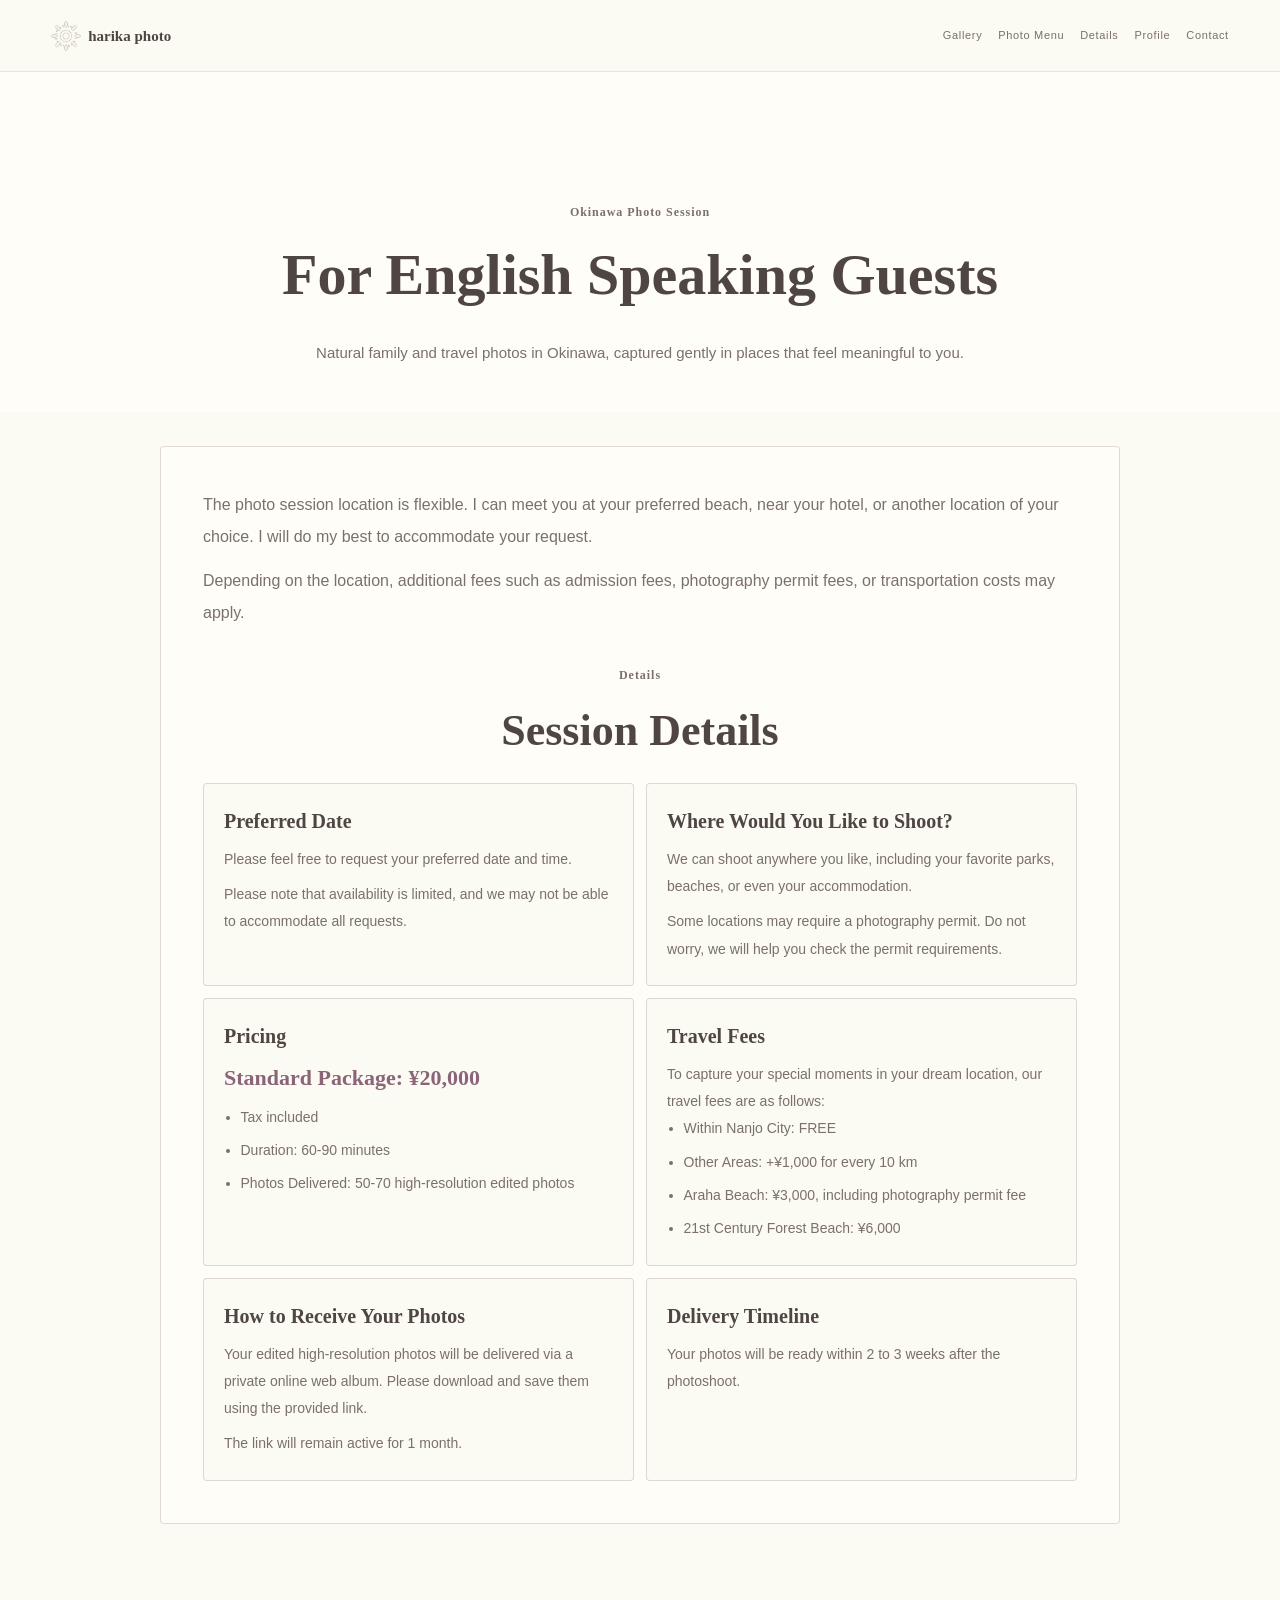
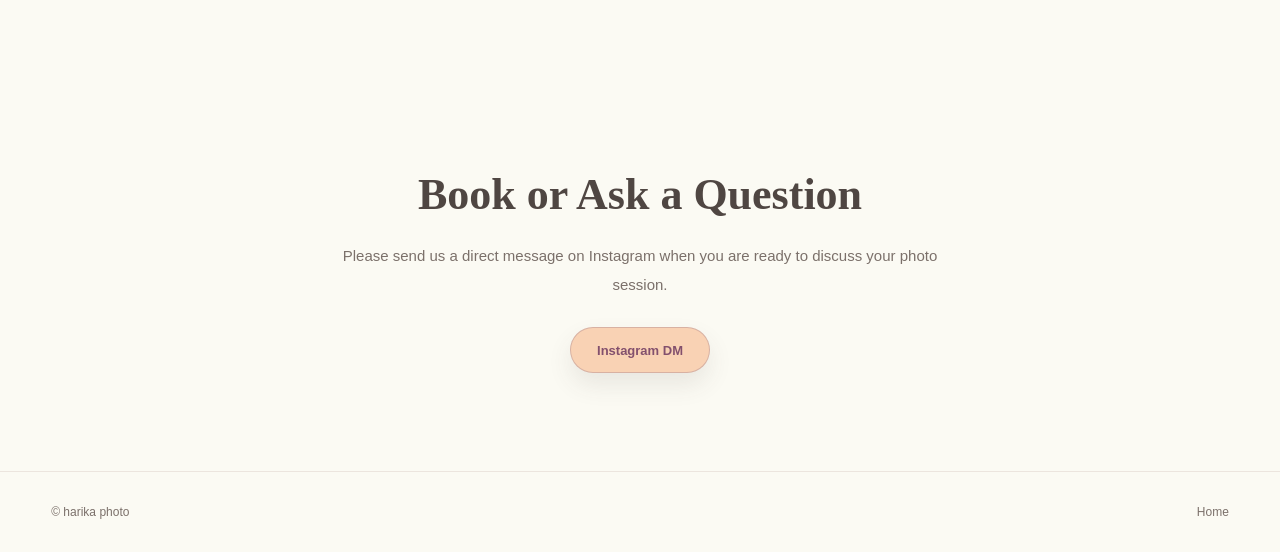
==== english.html @ df9d95ca "Move mobile English entry below actions" ====
<!DOCTYPE html>
<html lang="en">
  <head>
    <meta charset="UTF-8" />
    <meta name="viewport" content="width=device-width, initial-scale=1.0" />
    <meta name="description" content="English information for harika photo guests visiting Okinawa." />
    <meta name="robots" content="noindex, nofollow, noarchive" />
    <title>For English Speaking Guests | harika photo</title>
    <link rel="stylesheet" href="assets/css/style.css?v=english-entry-mobile-20260723" />
  </head>
  <body>
    <header class="site-header">
      <a class="brand" href="index.html" aria-label="Back to home"><img class="brand-logo" src="assets/images/harika-photo-mark-centered.png" alt="" /><span>harika photo</span></a>
      <button class="nav-toggle" type="button" aria-expanded="false" aria-controls="site-nav"><span></span><span></span></button>
      <nav class="site-nav" id="site-nav">
        <a href="index.html#gallery">Gallery</a><a href="index.html#service">Photo Menu</a><a href="menu.html">Details</a><a href="index.html#profile">Profile</a><a href="index.html#contact">Contact</a>
      </nav>
    </header>
    <main>
      <section class="page-hero english-hero">
        <p class="eyebrow">Okinawa Photo Session</p>
        <h1>For English Speaking Guests</h1>
        <p>Natural family and travel photos in Okinawa, captured gently in places that feel meaningful to you.</p>
      </section>
      <section class="section english-page" aria-label="English photo session information">
        <div class="english-panel">
          <div class="english-lead">
            <p>The photo session location is flexible. I can meet you at your preferred beach, near your hotel, or another location of your choice. I will do my best to accommodate your request.</p>
            <p>Depending on the location, additional fees such as admission fees, photography permit fees, or transportation costs may apply.</p>
          </div>
          <div class="section-heading narrow english-heading">
            <p class="eyebrow">Details</p>
            <h2>Session Details</h2>
          </div>
          <div class="english-detail-grid">
            <article class="english-detail-card">
              <h3>Preferred Date</h3>
              <p>Please feel free to request your preferred date and time.</p>
              <p class="english-note">Please note that availability is limited, and we may not be able to accommodate all requests.</p>
            </article>
            <article class="english-detail-card">
              <h3>Where Would You Like to Shoot?</h3>
              <p>We can shoot anywhere you like, including your favorite parks, beaches, or even your accommodation.</p>
              <p class="english-note">Some locations may require a photography permit. Do not worry, we will help you check the permit requirements.</p>
            </article>
            <article class="english-detail-card english-pricing-card">
              <h3>Pricing</h3>
              <p class="english-price">Standard Package: ¥20,000</p>
              <ul>
                <li>Tax included</li>
                <li>Duration: 60-90 minutes</li>
                <li>Photos Delivered: 50-70 high-resolution edited photos</li>
              </ul>
            </article>
            <article class="english-detail-card">
              <h3>Travel Fees</h3>
              <p>To capture your special moments in your dream location, our travel fees are as follows:</p>
              <ul>
                <li>Within Nanjo City: FREE</li>
                <li>Other Areas: +¥1,000 for every 10 km</li>
                <li>Araha Beach: ¥3,000, including photography permit fee</li>
                <li>21st Century Forest Beach: ¥6,000</li>
              </ul>
            </article>
            <article class="english-detail-card">
              <h3>How to Receive Your Photos</h3>
              <p>Your edited high-resolution photos will be delivered via a private online web album. Please download and save them using the provided link.</p>
              <p class="english-note">The link will remain active for 1 month.</p>
            </article>
            <article class="english-detail-card">
              <h3>Delivery Timeline</h3>
              <p>Your photos will be ready within 2 to 3 weeks after the photoshoot.</p>
            </article>
          </div>
        </div>
      </section>
      <section class="contact compact english-contact">
        <h2>Book or Ask a Question</h2>
        <p>Please send us a direct message on Instagram when you are ready to discuss your photo session.</p>
        <div class="contact-actions english-contact-actions"><a class="button instagram-button" href="#" aria-disabled="true">Instagram DM</a></div>
      </section>
    </main>
    <footer class="site-footer"><p>&copy; harika photo</p><a href="index.html">Home</a></footer>
    <script src="assets/js/main.js?v=menu-tabs-20260723"></script>
  </body>
</html>
---- assets/css/style.css ----
:root {
  --cream: #fbfaf3;
  --paper: #fffdf8;
  --ink: #4f4642;
  --muted: #7b706a;
  --plum: #8b6478;
  --sage: #a8b89a;
  --honey: #f6e9a8;
  --line: #cdbeb6;
  --soft-line: rgba(205, 190, 182, 0.55);
  --shadow: 0 18px 48px rgba(79, 70, 66, 0.08);
  --radius: 4px;
  --sans: "Helvetica Neue", Arial, "Hiragino Sans", "Yu Gothic", sans-serif;
  --serif: "Yu Mincho", "Hiragino Mincho ProN", "YuMincho", "Times New Roman", serif;
}

* {
  box-sizing: border-box;
}

html {
  scroll-behavior: smooth;
}

body {
  margin: 0;
  overflow-x: hidden;
  color: var(--ink);
  background: var(--cream);
  font-family: var(--sans);
  font-size: 15px;
  line-height: 2;
}

a {
  color: inherit;
  text-decoration: none;
}

img {
  display: block;
  max-width: 100%;
}

.site-header {
  position: sticky;
  top: 0;
  z-index: 20;
  display: flex;
  align-items: center;
  justify-content: space-between;
  gap: 20px;
  min-height: 72px;
  padding: 16px clamp(18px, 4vw, 54px);
  background: rgba(251, 250, 243, 0.94);
  border-bottom: 1px solid rgba(205, 190, 182, 0.35);
  backdrop-filter: blur(16px);
}

.brand {
  display: inline-flex;
  align-items: center;
  gap: 7px;
  color: var(--ink);
  font-family: var(--serif);
  font-size: 15px;
  font-weight: 600;
}

.brand-logo {
  width: 30px;
  height: 30px;
  object-fit: contain;
  display: block;
  flex: 0 0 auto;
}

.site-nav {
  display: flex;
  align-items: center;
  gap: clamp(10px, 1.25vw, 18px);
  color: var(--muted);
  font-size: 11px;
  line-height: 1.4;
  letter-spacing: 0.06em;
}

.nav-cta {
  padding: 0;
  color: inherit;
  background: transparent;
  border: 0;
  border-radius: 0;
}

.nav-toggle {
  display: none;
  width: 42px;
  height: 42px;
  border: 0;
  background: transparent;
}

.nav-toggle span {
  display: block;
  width: 18px;
  height: 1px;
  margin: 6px auto;
  background: var(--ink);
}

.hero,
.section,
.page-hero {
  max-width: 1180px;
  margin: 0 auto;
}

.hero {
  display: grid;
  grid-template-columns: 1fr;
  gap: clamp(28px, 4vw, 48px);
  min-height: auto;
  padding: clamp(42px, 6vw, 76px) clamp(20px, 5vw, 70px) clamp(58px, 8vw, 92px);
}

.hero-copy {
  width: min(100%, 760px);
  max-width: 760px;
  margin-right: auto;
  margin-left: auto;
  text-align: center;
}

.eyebrow {
  margin: 0 0 14px;
  color: var(--plum);
  font-family: var(--serif);
  font-size: 12px;
  font-weight: 600;
  letter-spacing: 0.08em;
}

h1,
h2,
h3,
p {
  margin-top: 0;
}

h1,
h2 {
  color: var(--ink);
  font-family: var(--serif);
  font-weight: 600;
  letter-spacing: 0;
}

h1 {
  margin-bottom: 26px;
  font-size: clamp(36px, 5vw, 58px);
  line-height: 1.28;
}

h2 {
  margin-bottom: 18px;
  font-size: clamp(28px, 3.6vw, 44px);
  line-height: 1.35;
}

h3 {
  margin-bottom: 12px;
  color: var(--ink);
  font-family: var(--serif);
  font-size: 22px;
  font-weight: 600;
  line-height: 1.5;
}

p {
  margin-bottom: 0;
}

.hero-copy p {
  max-width: 560px;
  margin-right: auto;
  margin-left: auto;
  color: var(--muted);
  font-size: 15px;
  line-height: 2.15;
  overflow-wrap: anywhere;
}

.hero-actions {
  display: flex;
  flex-wrap: wrap;
  justify-content: center;
  gap: 12px;
  margin-top: 34px;
}

.button {
  display: inline-flex;
  align-items: center;
  justify-content: center;
  min-height: 46px;
  padding: 11px 26px;
  border: 1px solid var(--line);
  border-radius: 999px;
  font-size: 13px;
  font-weight: 600;
  line-height: 1.35;
}

.hero-actions .button {
  min-width: 148px;
}

.hero-language-link {
  display: inline-flex;
  align-items: center;
  justify-content: center;
  margin-top: 26px;
  padding: 8px 18px;
  color: var(--plum);
  font-size: 15px;
  font-weight: 600;
  line-height: 1.6;
  background: rgba(246, 233, 168, 0.44);
  border: 1px solid rgba(205, 190, 182, 0.72);
  border-radius: 999px;
  box-shadow: 0 12px 24px rgba(79, 70, 66, 0.06);
}

.button.primary {
  color: var(--ink);
  background: var(--honey);
}

.button.secondary {
  color: var(--muted);
  background: var(--paper);
}

.button.line-button,
.button.instagram-button,
.button.menu-detail-button {
  box-shadow: 0 12px 24px rgba(79, 70, 66, 0.1);
}

.button.line-button {
  color: #2f6849;
  background: #bfe8c9;
  border-color: rgba(83, 143, 98, 0.48);
}

.button.instagram-button {
  color: #83506d;
  background: #f9d2b4;
  border-color: rgba(139, 100, 120, 0.3);
}

.button.menu-detail-button {
  color: var(--ink);
  background: var(--honey);
  border-color: var(--line);
}

.hero-visual {
  position: relative;
  min-height: 0;
  order: -1;
}

.photo-frame,
.soft-image,
.gallery-item,
.mini-gallery span {
  display: flex;
  align-items: center;
  justify-content: center;
  overflow: hidden;
  color: rgba(79, 70, 66, 0.48);
  font-family: var(--serif);
  font-size: 13px;
  background:
    linear-gradient(135deg, rgba(246, 233, 168, 0.3), rgba(168, 184, 154, 0.28)),
    repeating-linear-gradient(45deg, rgba(255, 253, 248, 0.75) 0 12px, rgba(139, 100, 120, 0.055) 12px 24px);
  border: 1px solid var(--line);
  border-radius: var(--radius);
}

.main-photo {
  position: relative;
  width: 100%;
  height: auto;
  aspect-ratio: 3 / 2;
  background: var(--paper);
  box-shadow: var(--shadow);
}

.hero-photo {
  width: 100%;
  height: 100%;
  object-fit: cover;
  object-position: center;
  display: block;
}

.hero-welcome {
  display: none;
}

@media (min-width: 901px) {
  .hero-photo {
    animation: heroPhotoReveal 4s ease-out both;
  }

  .hero-welcome {
    position: absolute;
    inset: 0;
    z-index: 1;
    display: flex;
    flex-direction: column;
    align-items: center;
    justify-content: center;
    gap: 12px;
    padding: 32px;
    color: var(--ink);
    text-align: center;
    pointer-events: none;
    background: rgba(255, 253, 248, 0.34);
    animation: heroWelcomeFade 4s ease-out forwards;
  }

  .hero-welcome p {
    margin: 0;
    color: var(--ink);
    font-family: var(--serif);
    font-size: clamp(28px, 3vw, 44px);
    font-weight: 600;
    line-height: 1.35;
    text-shadow: 0 1px 18px rgba(255, 253, 248, 0.84);
  }

  .hero-welcome span {
    color: var(--muted);
    font-family: var(--serif);
    font-size: clamp(13px, 1.25vw, 18px);
    font-weight: 600;
    letter-spacing: 0.08em;
    text-shadow: 0 1px 16px rgba(255, 253, 248, 0.84);
  }
}

@keyframes heroPhotoReveal {
  0%,
  55% {
    filter: brightness(1.08) saturate(0.76) contrast(0.9);
  }

  100% {
    filter: brightness(1) saturate(1);
  }
}

@keyframes heroWelcomeFade {
  0%,
  55% {
    opacity: 1;
  }

  100% {
    opacity: 0;
    visibility: hidden;
  }
}

@media (prefers-reduced-motion: reduce) {
  .hero-photo,
  .hero-welcome {
    animation: none;
  }

  .hero-welcome {
    display: none;
  }
}

.section {
  padding: clamp(70px, 9vw, 118px) clamp(20px, 5vw, 70px);
}

.section-heading {
  display: grid;
  grid-template-columns: minmax(0, 0.8fr) minmax(260px, 0.52fr);
  gap: 34px;
  align-items: end;
  margin-bottom: 38px;
}

.section-heading p,
.gallery-preview > div > p {
  color: var(--muted);
}

.section-heading.narrow {
  display: block;
  max-width: 680px;
  margin-right: auto;
  margin-left: auto;
  text-align: center;
}

#service .section-heading,
.gallery-copy,
.news > div {
  margin-right: auto;
  margin-left: auto;
  text-align: center;
}

#service .section-heading p,
.section-heading.narrow p,
.gallery-copy > p {
  max-width: 620px;
  margin-right: auto;
  margin-left: auto;
}

.card-grid,
.price-list,
.voice-grid {
  display: grid;
  grid-template-columns: repeat(3, minmax(0, 1fr));
  gap: 16px;
}

.service-card,
.price-list article,
.voice-card {
  min-height: 204px;
  padding: 28px 26px;
  background: var(--cream);
  border: 1px solid var(--soft-line);
  border-radius: var(--radius);
}

.service-card p,
.price-list p,
.flow-list p,
.voice-card p {
  color: var(--muted);
  font-size: 14px;
  line-height: 2;
}

.service-grid {
  grid-template-columns: repeat(4, minmax(0, 1fr));
  max-width: 1120px;
  margin-right: auto;
  margin-left: auto;
}

.service-carousel {
  position: relative;
}

.carousel-button {
  display: none;
}

.service-card {
  min-height: 360px;
}

.service-photo-placeholder {
  display: flex;
  align-items: center;
  justify-content: center;
  aspect-ratio: 16 / 10;
  width: 100%;
  margin-bottom: 22px;
  color: rgba(79, 70, 66, 0.38);
  font-family: var(--serif);
  font-size: 12px;
  font-weight: 600;
  letter-spacing: 0.12em;
  background:
    linear-gradient(135deg, rgba(246, 233, 168, 0.34), rgba(168, 184, 154, 0.26)),
    repeating-linear-gradient(45deg, rgba(255, 253, 248, 0.75) 0 12px, rgba(139, 100, 120, 0.055) 12px 24px);
  border: 1px solid var(--soft-line);
  border-radius: var(--radius);
}

.service-label {
  margin-bottom: 8px;
  color: var(--plum);
  font-family: var(--serif);
  font-size: 13px;
  letter-spacing: 0.08em;
}

.service-card-price {
  margin-bottom: 10px;
  color: var(--ink);
  font-family: var(--serif);
  font-size: 20px;
  font-weight: 600;
  line-height: 1.5;
}

.tag-list {
  display: flex;
  flex-wrap: wrap;
  gap: 8px;
  padding: 0;
  margin: 24px 0 0;
  list-style: none;
}

.tag-list li {
  padding: 6px 11px;
  color: var(--muted);
  font-size: 12px;
  line-height: 1.5;
  background: rgba(251, 250, 243, 0.72);
  border: 1px solid var(--soft-line);
  border-radius: 999px;
}

.service-note {
  max-width: 720px;
  margin: 20px auto 0;
  color: var(--muted);
  font-size: 13px;
  text-align: center;
}

.section-action {
  display: flex;
  justify-content: center;
  margin-top: 24px;
}

.service-price {
  max-width: 1040px;
  margin: clamp(46px, 6vw, 72px) auto 0;
  text-align: center;
}

.service-price > h3 {
  margin-bottom: 8px;
  font-size: 22px;
}

.service-price > p {
  max-width: 620px;
  margin-right: auto;
  margin-left: auto;
  color: var(--muted);
}

.service-price .price-list {
  margin-top: 28px;
}

#service {
  max-width: none;
  background: var(--paper);
}

.split {
  display: grid;
  grid-template-columns: minmax(280px, 0.78fr) minmax(0, 1fr);
  gap: clamp(34px, 6vw, 76px);
  align-items: center;
  max-width: none;
  background: var(--paper);
}

.profile-section {
  max-width: none;
  background: var(--cream);
}

.profile-section .section-heading {
  margin-bottom: 44px;
}

.profile-body {
  display: grid;
  grid-template-columns: minmax(280px, 0.78fr) minmax(0, 1fr);
  gap: clamp(34px, 6vw, 76px);
  align-items: center;
  max-width: 1040px;
  margin-right: auto;
  margin-left: auto;
}

.profile-body .soft-image {
  justify-self: end;
  width: min(100%, 500px);
}

.profile-copy {
  max-width: 560px;
}

.profile-name {
  margin-bottom: 12px;
  color: var(--ink);
  font-family: var(--serif);
  font-size: 24px;
  font-weight: 600;
  line-height: 1.5;
}

.profile-copy > p {
  color: var(--muted);
  overflow-wrap: anywhere;
}

.split > * {
  max-width: 560px;
}

.split .soft-image {
  justify-self: end;
  width: min(100%, 500px);
}

.soft-image {
  min-height: 500px;
  box-shadow: var(--shadow);
}

.profile-photo {
  position: relative;
  aspect-ratio: 3 / 2;
  min-height: 0;
  align-items: stretch;
  justify-content: stretch;
  background: var(--paper);
}

.profile-photo img {
  position: absolute;
  inset: 0;
  width: 100%;
  height: 100%;
  object-fit: cover;
  object-position: center 58%;
  display: block;
}

.profile-list {
  display: grid;
  gap: 14px;
  margin: 30px 0 0;
}

.profile-list div {
  padding-top: 14px;
  border-top: 1px solid var(--soft-line);
}

.profile-list dt {
  color: var(--ink);
  font-family: var(--serif);
  font-weight: 600;
}

.profile-list dd {
  margin: 0;
  color: var(--muted);
  font-size: 14px;
}

.gallery-preview {
  display: grid;
  grid-template-columns: 1fr;
  gap: 34px;
  align-items: start;
  max-width: none;
  background: var(--cream);
  border-top: 1px solid var(--soft-line);
}

.text-link {
  display: inline-flex;
  margin-top: 20px;
  color: var(--plum);
  font-size: 13px;
  font-weight: 600;
  border-bottom: 1px solid var(--plum);
}

.mini-gallery {
  display: grid;
  grid-template-columns: repeat(4, 1fr);
  grid-auto-rows: 380px;
  gap: 10px;
  width: 100%;
  max-width: 1040px;
  min-height: 380px;
  margin-right: auto;
  margin-left: auto;
}

.mini-gallery span:nth-child(1),
.mini-gallery span:nth-child(3) {
  margin-top: 0;
}

.price-list article {
  min-height: 230px;
}

.price-list .featured {
  background: rgba(246, 233, 168, 0.5);
  border-color: var(--line);
}

.price {
  color: var(--ink);
  font-family: var(--serif);
  font-size: 30px;
  font-weight: 600;
}

.flow {
  max-width: none;
  background: var(--paper);
}

.flow .section-heading,
.flow-list {
  margin-right: auto;
  margin-left: auto;
}

.flow .section-heading.narrow {
  max-width: 680px;
}

.flow-list {
  display: grid;
  gap: 0;
  max-width: 680px;
  padding: 0;
  list-style: none;
}

.flow-list li {
  display: grid;
  grid-template-columns: 44px minmax(140px, 160px) minmax(260px, 1fr);
  justify-content: center;
  gap: 18px;
  align-items: center;
  padding: 20px 0;
  text-align: left;
  border-top: 1px solid var(--soft-line);
}

.flow-list li:last-child {
  border-bottom: 1px solid var(--soft-line);
}

.flow-list span {
  display: inline-flex;
  align-items: center;
  justify-content: center;
  justify-self: center;
  width: 36px;
  height: 36px;
  border: 1px solid var(--line);
  border-radius: 50%;
  color: var(--plum);
  font-family: var(--serif);
  font-size: 14px;
}

.flow-list strong {
  font-family: var(--serif);
  font-weight: 600;
}

.preparation {
  max-width: none;
  background: var(--cream);
}

.preparation-grid {
  width: min(100%, 1040px);
  margin-right: auto;
  margin-left: auto;
}

.preparation-grid {
  display: grid;
  grid-template-columns: repeat(2, minmax(0, 1fr));
  gap: 16px;
}

.preparation-card {
  min-height: 300px;
  padding: 26px 24px;
  background: var(--paper);
  border: 1px solid var(--soft-line);
  border-radius: var(--radius);
}

.preparation-card-mobile {
  display: none;
}

.preparation-card h3 {
  margin-bottom: 14px;
  font-size: 22px;
}

.preparation-card h4 {
  margin: 18px 0 8px;
  color: var(--plum);
  font-size: 13px;
  font-weight: 600;
  line-height: 1.7;
}

.preparation-card p,
.preparation-card li {
  color: var(--muted);
  font-size: 14px;
  line-height: 2;
}

.preparation-card p + p {
  margin-top: 10px;
}

.preparation-card ul {
  display: grid;
  gap: 4px;
  margin: 0;
  padding-left: 1.1em;
}

.preparation-card li + li {
  margin-top: 2px;
}

.preparation-card .note {
  margin-top: 14px;
  font-size: 13px;
}

.preparation-note {
  margin-top: 16px;
}

.voice-carousel {
  position: relative;
}

.voice-grid {
  display: grid;
  grid-template-columns: repeat(2, minmax(0, 1fr));
  gap: 16px;
  max-width: 980px;
  margin-right: auto;
  margin-left: auto;
}

.voices {
  max-width: none;
  background: var(--paper);
}

.voice-card {
  margin: 0;
  display: flex;
  flex-direction: column;
  min-height: 260px;
  font-family: var(--serif);
}

.voice-card p {
  flex: 1;
}

.voice-category {
  padding-top: 14px;
  margin-top: 20px;
  color: var(--plum);
  font-family: var(--serif);
  font-size: 13px;
  font-weight: 600;
  line-height: 1.6;
  letter-spacing: 0.08em;
  border-top: 1px solid var(--soft-line);
}

.faq {
  max-width: none;
  background: var(--cream);
}

.faq details {
  width: min(100%, 600px);
  margin-right: auto;
  margin-left: auto;
  text-align: left;
}

details {
  padding: 21px 0;
  text-align: center;
  border-top: 1px solid var(--soft-line);
}

details:last-child {
  border-bottom: 1px solid var(--soft-line);
}

summary {
  cursor: pointer;
  color: var(--ink);
  font-family: var(--serif);
  font-weight: 600;
  line-height: 1.8;
}

details p {
  max-width: 620px;
  margin-top: 12px;
  color: var(--muted);
  font-size: 14px;
}

.news {
  display: grid;
  grid-template-columns: 1fr;
  gap: 28px;
  max-width: none;
  background: var(--paper);
}

.news > * {
  width: min(100%, 640px);
  max-width: 640px;
  margin-right: auto;
  margin-left: auto;
}

.news > div {
  text-align: center;
}

.news-list {
  width: min(100%, 640px);
  padding: 0;
  margin: 0 auto;
  list-style: none;
  border-top: 1px solid var(--soft-line);
}

.news-list li {
  display: grid;
  grid-template-columns: max-content minmax(0, 1fr);
  gap: 20px;
  padding: 17px 0;
  text-align: left;
  border-bottom: 1px solid var(--soft-line);
}

.news-list time {
  color: var(--plum);
  font-family: var(--serif);
}

.news-list span {
  color: var(--muted);
}

.contact {
  max-width: none;
  margin: 0 auto;
  padding: clamp(60px, 8vw, 98px) clamp(22px, 5vw, 70px);
  color: var(--ink);
  text-align: center;
  background: var(--cream);
}

.contact-panel {
  max-width: 980px;
  margin: 0 auto;
  padding: clamp(44px, 7vw, 76px) clamp(22px, 5vw, 70px);
  background: var(--paper);
  border: 1px solid var(--line);
  border-radius: var(--radius);
}

.contact-panel p {
  max-width: 660px;
  margin-right: auto;
  margin-left: auto;
  color: var(--muted);
  overflow-wrap: anywhere;
}

.contact-actions {
  display: flex;
  flex-wrap: wrap;
  justify-content: center;
  gap: 12px;
  margin-top: 34px;
}

.contact.compact {
  margin-top: 28px;
}

.site-footer {
  display: flex;
  justify-content: space-between;
  gap: 20px;
  padding: 28px clamp(18px, 4vw, 54px);
  color: var(--muted);
  font-size: 12px;
  border-top: 1px solid rgba(205, 190, 182, 0.35);
}

.site-footer p {
  margin: 0;
}

.page-hero {
  padding: clamp(70px, 10vw, 130px) clamp(20px, 5vw, 70px) 44px;
}

.page-hero h1 {
  max-width: 880px;
}

.page-hero p {
  max-width: 680px;
  color: var(--muted);
}

.gallery-page {
  display: grid;
  grid-template-columns: repeat(4, minmax(0, 1fr));
  grid-auto-rows: 190px;
  gap: 12px;
  padding-top: 20px;
}

.gallery-item.large {
  grid-column: span 2;
  grid-row: span 2;
}

.gallery-item.tall {
  grid-row: span 2;
}

.gallery-item.wide {
  grid-column: span 2;
}

.menu-page-hero {
  max-width: none;
  background: var(--paper);
}

@media (min-width: 901px) {
  .menu-page-hero {
    text-align: center;
  }

  .menu-page-hero h1,
  .menu-page-hero p {
    margin-right: auto;
    margin-left: auto;
  }
}

.menu-detail-page {
  display: grid;
  gap: 28px;
  max-width: none;
  padding-top: 0;
  background: var(--cream);
}

.menu-tab-wrap {
  position: sticky;
  top: 72px;
  z-index: 10;
  display: flex;
  justify-content: center;
  gap: 10px;
  width: 100vw;
  margin-right: calc(50% - 50vw);
  margin-left: calc(50% - 50vw);
  padding: 14px clamp(20px, 5vw, 70px);
  overflow-x: auto;
  background: rgba(251, 250, 243, 0.94);
  border-top: 1px solid var(--soft-line);
  border-bottom: 1px solid var(--soft-line);
  backdrop-filter: blur(16px);
  scrollbar-width: none;
  -webkit-overflow-scrolling: touch;
}

.menu-tab-wrap::-webkit-scrollbar {
  display: none;
}

.menu-tab {
  flex: 0 0 auto;
  min-height: 42px;
  padding: 9px 22px;
  color: var(--muted);
  background: var(--paper);
  border: 1px solid var(--soft-line);
  border-radius: 999px;
  font-family: var(--serif);
  font-size: 14px;
  font-weight: 600;
  line-height: 1.4;
}

.menu-tab.is-active {
  color: var(--ink);
  background: var(--honey);
  border-color: var(--line);
  box-shadow: 0 12px 24px rgba(79, 70, 66, 0.08);
}

.menu-panel-stack {
  width: min(100%, 1040px);
  margin: 0 auto;
}

.menu-panel {
  display: grid;
  gap: 28px;
  min-width: 0;
}

.menu-panel[hidden] {
  display: none;
}

.menu-detail-intro {
  display: grid;
  grid-template-columns: minmax(220px, 0.42fr) minmax(0, 1fr);
  gap: clamp(24px, 4vw, 48px);
  align-items: start;
  min-width: 0;
  padding: 28px;
  background: var(--paper);
  border: 1px solid var(--soft-line);
  border-radius: var(--radius);
}

.menu-detail-photo {
  display: flex;
  align-items: center;
  justify-content: center;
  aspect-ratio: 16 / 11;
  color: rgba(79, 70, 66, 0.38);
  font-family: var(--serif);
  font-size: 12px;
  font-weight: 600;
  letter-spacing: 0.12em;
  background:
    linear-gradient(135deg, rgba(246, 233, 168, 0.34), rgba(168, 184, 154, 0.26)),
    repeating-linear-gradient(45deg, rgba(255, 253, 248, 0.75) 0 12px, rgba(139, 100, 120, 0.055) 12px 24px);
  border: 1px solid var(--soft-line);
  border-radius: var(--radius);
}

.menu-detail-copy > p:not(.service-label, .service-card-price) {
  max-width: 640px;
  color: var(--muted);
  overflow-wrap: anywhere;
}

.menu-detail-list {
  display: grid;
  gap: 0;
  max-width: 720px;
  margin: 26px 0 0;
}

.menu-detail-list div {
  display: grid;
  grid-template-columns: minmax(96px, 0.18fr) minmax(0, 1fr);
  gap: 18px;
  padding: 15px 0;
  border-top: 1px solid var(--soft-line);
}

.menu-detail-list div:last-child {
  border-bottom: 1px solid var(--soft-line);
}

.menu-detail-list dt {
  color: var(--ink);
  font-family: var(--serif);
  font-weight: 600;
  line-height: 1.8;
}

.menu-detail-list dd {
  margin: 0;
  color: var(--muted);
  font-size: 14px;
  line-height: 2;
  overflow-wrap: anywhere;
}

.menu-info-grid,
.menu-plan-grid,
.menu-option-list {
  display: grid;
  grid-template-columns: repeat(3, minmax(0, 1fr));
  gap: 12px;
}

.menu-info-grid {
  grid-template-columns: repeat(5, minmax(0, 1fr));
}

.menu-info-grid.compact {
  grid-template-columns: repeat(2, minmax(0, 1fr));
}

.menu-detail-section {
  padding: 28px;
  background: var(--paper);
  border: 1px solid var(--soft-line);
  border-radius: var(--radius);
}

.menu-detail-section > h2 {
  margin-bottom: 22px;
}

.menu-option-card,
.menu-plan-card {
  min-width: 0;
  padding: 20px 18px;
  background: var(--cream);
  border: 1px solid var(--soft-line);
  border-radius: var(--radius);
}

.menu-option-card h3 {
  font-size: 18px;
}

.menu-option-card p {
  color: var(--muted);
  font-size: 14px;
  line-height: 2;
  overflow-wrap: anywhere;
}

.menu-plan-card h3 {
  min-height: 54px;
  font-size: 19px;
}

.menu-plan-price {
  margin-bottom: 10px;
  color: var(--plum);
  font-family: var(--serif);
  font-size: 22px;
  font-weight: 600;
  line-height: 1.5;
}

.menu-plan-card ul {
  display: grid;
  gap: 6px;
  margin: 0;
  padding-left: 1.1em;
}

.menu-plan-card li {
  color: var(--muted);
  font-size: 14px;
  line-height: 1.9;
  overflow-wrap: anywhere;
}

.menu-plan-note {
  margin-top: 20px;
  color: var(--muted);
  font-size: 14px;
  line-height: 2;
}

.menu-note {
  margin-top: 18px;
  color: var(--muted);
  font-size: 14px;
  line-height: 2;
}

.menu-contact .contact-actions {
  margin-top: 28px;
}

.english-hero {
  max-width: none;
  text-align: center;
  background: var(--paper);
}

.english-hero h1,
.english-hero p {
  margin-right: auto;
  margin-left: auto;
  overflow-wrap: anywhere;
}

.english-page {
  max-width: none;
  padding-top: 34px;
  background: var(--cream);
}

.english-panel {
  width: min(100%, 960px);
  margin: 0 auto;
  padding: clamp(26px, 4vw, 42px);
  background: var(--paper);
  border: 1px solid var(--soft-line);
  border-radius: var(--radius);
}

.english-lead {
  display: grid;
  gap: 12px;
  margin-bottom: 34px;
}

.english-lead p {
  color: var(--muted);
  font-size: 16px;
  line-height: 2;
  overflow-wrap: anywhere;
}

.english-heading {
  margin-bottom: 22px;
  text-align: center;
}

.english-detail-grid {
  display: grid;
  grid-template-columns: repeat(2, minmax(0, 1fr));
  gap: 12px;
}

.english-detail-card {
  min-width: 0;
  padding: 22px 20px;
  background: var(--cream);
  border: 1px solid var(--soft-line);
  border-radius: var(--radius);
}

.english-detail-card h3 {
  margin-bottom: 10px;
  font-size: 20px;
  overflow-wrap: anywhere;
}

.english-detail-card p,
.english-detail-card li {
  color: var(--muted);
  font-size: 14px;
  line-height: 1.95;
  overflow-wrap: anywhere;
}

.english-detail-card ul {
  display: grid;
  gap: 6px;
  margin: 0;
  padding-left: 1.1em;
}

.english-price {
  margin-bottom: 10px;
  color: var(--plum) !important;
  font-family: var(--serif);
  font-size: 22px !important;
  font-weight: 600;
  line-height: 1.5 !important;
}

.english-note {
  margin-top: 8px;
}

.english-contact p {
  max-width: 620px;
  margin: 12px auto 0;
  color: var(--muted);
  line-height: 1.9;
}

.english-contact .contact-actions {
  margin-top: 28px;
}

.english-contact-actions {
  width: min(100%, 280px);
  margin-right: auto;
  margin-left: auto;
}

@media (max-width: 900px) {
  body {
    font-size: 14px;
  }

  .nav-toggle {
    display: block;
  }

  .site-nav {
    position: absolute;
    top: 100%;
    right: 18px;
    left: 18px;
    display: none;
    flex-direction: column;
    align-items: stretch;
    gap: 0;
    padding: 10px 18px;
    background: var(--paper);
    border: 1px solid var(--line);
    border-radius: var(--radius);
    box-shadow: var(--shadow);
  }

  .site-nav a {
    padding: 12px 0;
    border-bottom: 1px solid var(--soft-line);
  }

  .site-nav a:last-child {
    border-bottom: 0;
  }

  .site-nav .nav-cta {
    align-self: stretch;
    margin-top: 8px;
    padding: 12px 16px;
    text-align: center;
    background: var(--honey);
    border: 1px solid var(--line);
    border-bottom: 1px solid var(--line);
  }

  .site-nav.is-open {
    display: flex;
  }

  .section-heading,
  .split,
  .profile-body,
  .gallery-preview,
  .news {
    grid-template-columns: 1fr;
  }

  .hero {
    padding-top: 34px;
  }

  .hero-visual {
    min-height: 0;
  }

  .main-photo {
    width: 100%;
    aspect-ratio: 3 / 2;
  }

  .hero-photo {
    object-position: center;
  }

  .split > *,
  .profile-copy,
  .split .soft-image,
  .profile-body .soft-image,
  .news > * {
    max-width: none;
  }

  .split .soft-image,
  .profile-body .soft-image {
    justify-self: stretch;
  }

  .service-grid {
    --service-card-width: min(420px, 80vw);
    display: flex;
    grid-column: 1 / -1;
    width: 100%;
    max-width: none;
    margin-right: 0;
    margin-left: 0;
    padding: 0 calc((100vw - var(--service-card-width)) / 2) 10px;
    overflow-x: auto;
    overscroll-behavior-inline: contain;
    scroll-snap-type: inline mandatory;
    scroll-padding-inline: calc((100vw - var(--service-card-width)) / 2);
    scrollbar-width: none;
    -webkit-overflow-scrolling: touch;
  }

  .service-grid::-webkit-scrollbar,
  .voice-grid::-webkit-scrollbar {
    display: none;
  }

  .service-carousel,
  .voice-carousel {
    display: grid;
    grid-template-columns: minmax(0, 1fr) repeat(2, 38px) minmax(0, 1fr);
    justify-content: center;
    gap: 14px 12px;
    width: 100vw;
    margin-right: calc(clamp(20px, 5vw, 70px) * -1);
    margin-left: calc(clamp(20px, 5vw, 70px) * -1);
  }

  .carousel-button {
    display: inline-flex;
    grid-row: 2;
    align-items: center;
    justify-content: center;
    width: 38px;
    height: 38px;
    padding: 0;
    background: var(--honey);
    border: 1px solid var(--line);
    border-radius: 50%;
    box-shadow: 0 12px 28px rgba(79, 70, 66, 0.12);
  }

  .carousel-button-prev {
    grid-column: 2;
  }

  .carousel-button-next {
    grid-column: 3;
  }

  .carousel-button span {
    width: 10px;
    height: 10px;
    border-top: 2px solid var(--ink);
    border-right: 2px solid var(--ink);
  }

  .carousel-button-prev span {
    transform: translateX(2px) rotate(-135deg);
  }

  .carousel-button-next span {
    transform: translateX(-2px) rotate(45deg);
  }

  .carousel-button:disabled {
    pointer-events: none;
    opacity: 0.18;
  }

  .service-grid .service-card {
    flex: 0 0 var(--service-card-width);
    min-height: 240px;
    scroll-snap-align: center;
    scroll-snap-stop: always;
  }

  .voice-grid {
    --voice-card-width: min(420px, 80vw);
    display: flex;
    grid-column: 1 / -1;
    width: 100%;
    max-width: none;
    margin-right: 0;
    margin-left: 0;
    padding: 0 calc((100vw - var(--voice-card-width)) / 2) 10px;
    overflow-x: auto;
    overscroll-behavior-inline: contain;
    scroll-snap-type: inline mandatory;
    scroll-padding-inline: calc((100vw - var(--voice-card-width)) / 2);
    scrollbar-width: none;
    -webkit-overflow-scrolling: touch;
  }

  .voice-grid .voice-card {
    flex: 0 0 var(--voice-card-width);
    min-height: 330px;
    scroll-snap-align: center;
    scroll-snap-stop: always;
  }

  .card-grid,
  .price-list,
  .voice-grid:not([data-voice-carousel]) {
    grid-template-columns: 1fr;
  }

  .flow-list li {
    grid-template-columns: 1fr;
    justify-items: center;
    gap: 8px;
  }

  .flow-list p {
    grid-column: auto;
    max-width: 420px;
  }

  .gallery-page {
    grid-template-columns: repeat(2, minmax(0, 1fr));
  }

  .menu-detail-intro {
    grid-template-columns: 1fr;
  }

  .menu-tab-wrap {
    justify-content: flex-start;
  }

  .menu-info-grid,
  .menu-info-grid.compact,
  .menu-plan-grid,
  .menu-option-list {
    grid-template-columns: 1fr 1fr;
  }

  .preparation-grid {
    grid-template-columns: repeat(2, minmax(0, 1fr));
  }

}

@media (max-width: 560px) {
  .site-header {
    min-height: 66px;
    padding: 12px 16px;
  }

  .brand span:last-child {
    max-width: 205px;
    overflow: hidden;
    text-overflow: ellipsis;
    white-space: nowrap;
  }

  h1 {
    font-size: 25px;
    line-height: 1.34;
  }

  .hero .eyebrow {
    font-size: 10px;
  }

  h2 {
    font-size: 28px;
  }

  h3 {
    font-size: 21px;
  }

  .hero {
    padding-right: 24px;
    padding-left: 24px;
  }

  .hero-copy p {
    font-size: 14px;
  }

  .hero-actions,
  .button {
    width: 100%;
  }

  .hero-copy {
    text-align: center;
  }

  .hero-copy p {
    margin-left: auto;
  }

  .hero-actions,
  .contact-actions {
    max-width: 316px;
    margin-right: auto;
    margin-left: auto;
    justify-content: center;
  }

  .hero-language-link {
    margin-top: 24px;
    font-size: 14px;
  }

  #service .section-heading,
  .section-heading.narrow,
  .gallery-copy,
  .news > div,
  .service-note {
    text-align: center;
  }

  .hero-visual {
    min-height: 0;
  }

  .main-photo {
    width: 100%;
    height: auto;
    aspect-ratio: 3 / 2;
  }

  .section {
    padding: 70px 24px;
  }

  .preparation-grid {
    grid-template-columns: 1fr;
    gap: 12px;
  }

  .preparation-card {
    min-height: auto;
    padding: 24px 22px;
  }

  .preparation-card-desktop {
    display: none;
  }

  .preparation-card-mobile {
    display: block;
  }

  .preparation-card h3 {
    font-size: 21px;
  }

  .profile-name {
    margin-bottom: 8px;
    font-size: 20px;
  }

  .service-card,
  .price-list article,
  .voice-card {
    min-height: auto;
    padding: 25px 22px;
  }

  .service-grid {
    --service-card-width: min(316px, 80vw);
    grid-auto-columns: var(--service-card-width);
    padding-right: calc((100vw - var(--service-card-width)) / 2);
    padding-left: calc((100vw - var(--service-card-width)) / 2);
    scroll-padding-inline: calc((100vw - var(--service-card-width)) / 2);
  }

  .voice-grid {
    --voice-card-width: min(316px, 80vw);
    padding-right: calc((100vw - var(--voice-card-width)) / 2);
    padding-left: calc((100vw - var(--voice-card-width)) / 2);
    scroll-padding-inline: calc((100vw - var(--voice-card-width)) / 2);
  }

  .voice-card p {
    flex: 0;
  }

  .soft-image {
    min-height: 360px;
  }

  .profile-photo {
    min-height: 0;
  }

  .mini-gallery {
    grid-template-columns: repeat(2, 1fr);
    grid-auto-rows: 210px;
    min-height: 430px;
  }

  .news-list li {
    grid-template-columns: 1fr;
    gap: 4px;
    justify-items: start;
    width: min(100%, 260px);
    margin-right: auto;
    margin-left: auto;
    text-align: left;
  }

  .contact {
    margin-right: 0;
    margin-left: 0;
    padding: 60px 24px;
  }

  .faq details {
    width: min(100%, 260px);
  }

  .faq details p {
    max-width: none;
  }

  .flow-list li {
    grid-template-columns: 28px minmax(0, 1fr);
    width: min(100%, 260px);
    margin-right: auto;
    margin-left: auto;
    justify-items: start;
    align-items: center;
    column-gap: 10px;
    row-gap: 6px;
  }

  .flow-list span {
    width: 28px;
    height: 28px;
    font-size: 12px;
  }

  .flow-list strong {
    line-height: 1.6;
  }

  .flow-list p {
    grid-column: 1 / -1;
    width: 100%;
    max-width: none;
  }

  .contact-panel {
    padding: 38px 22px;
  }

  .menu-detail-page {
    padding-top: 0;
  }

  .menu-tab-wrap {
    top: 66px;
    gap: 8px;
    padding: 12px 24px;
  }

  .menu-tab {
    min-height: 38px;
    padding: 8px 16px;
    font-size: 13px;
  }

  .menu-detail-intro,
  .menu-detail-section {
    padding: 24px 22px;
  }

  .english-page {
    padding-top: 24px;
    padding-right: 22px;
    padding-left: 22px;
  }

  .english-panel {
    width: 100%;
    max-width: 100%;
    padding: 24px 20px;
  }

  .english-detail-grid {
    grid-template-columns: 1fr;
  }

  .english-detail-card {
    padding: 22px 18px;
  }

  .menu-detail-list div {
    grid-template-columns: 1fr;
    gap: 3px;
    padding: 14px 0;
  }

  .menu-info-grid,
  .menu-info-grid.compact,
  .menu-plan-grid,
  .menu-option-list {
    grid-template-columns: 1fr;
  }

  .menu-plan-card h3 {
    min-height: auto;
  }
  .gallery-page {
    grid-template-columns: 1fr;
    grid-auto-rows: 220px;
  }

  .gallery-item.large,
  .gallery-item.tall,
  .gallery-item.wide {
    grid-column: span 1;
    grid-row: span 1;
  }
}
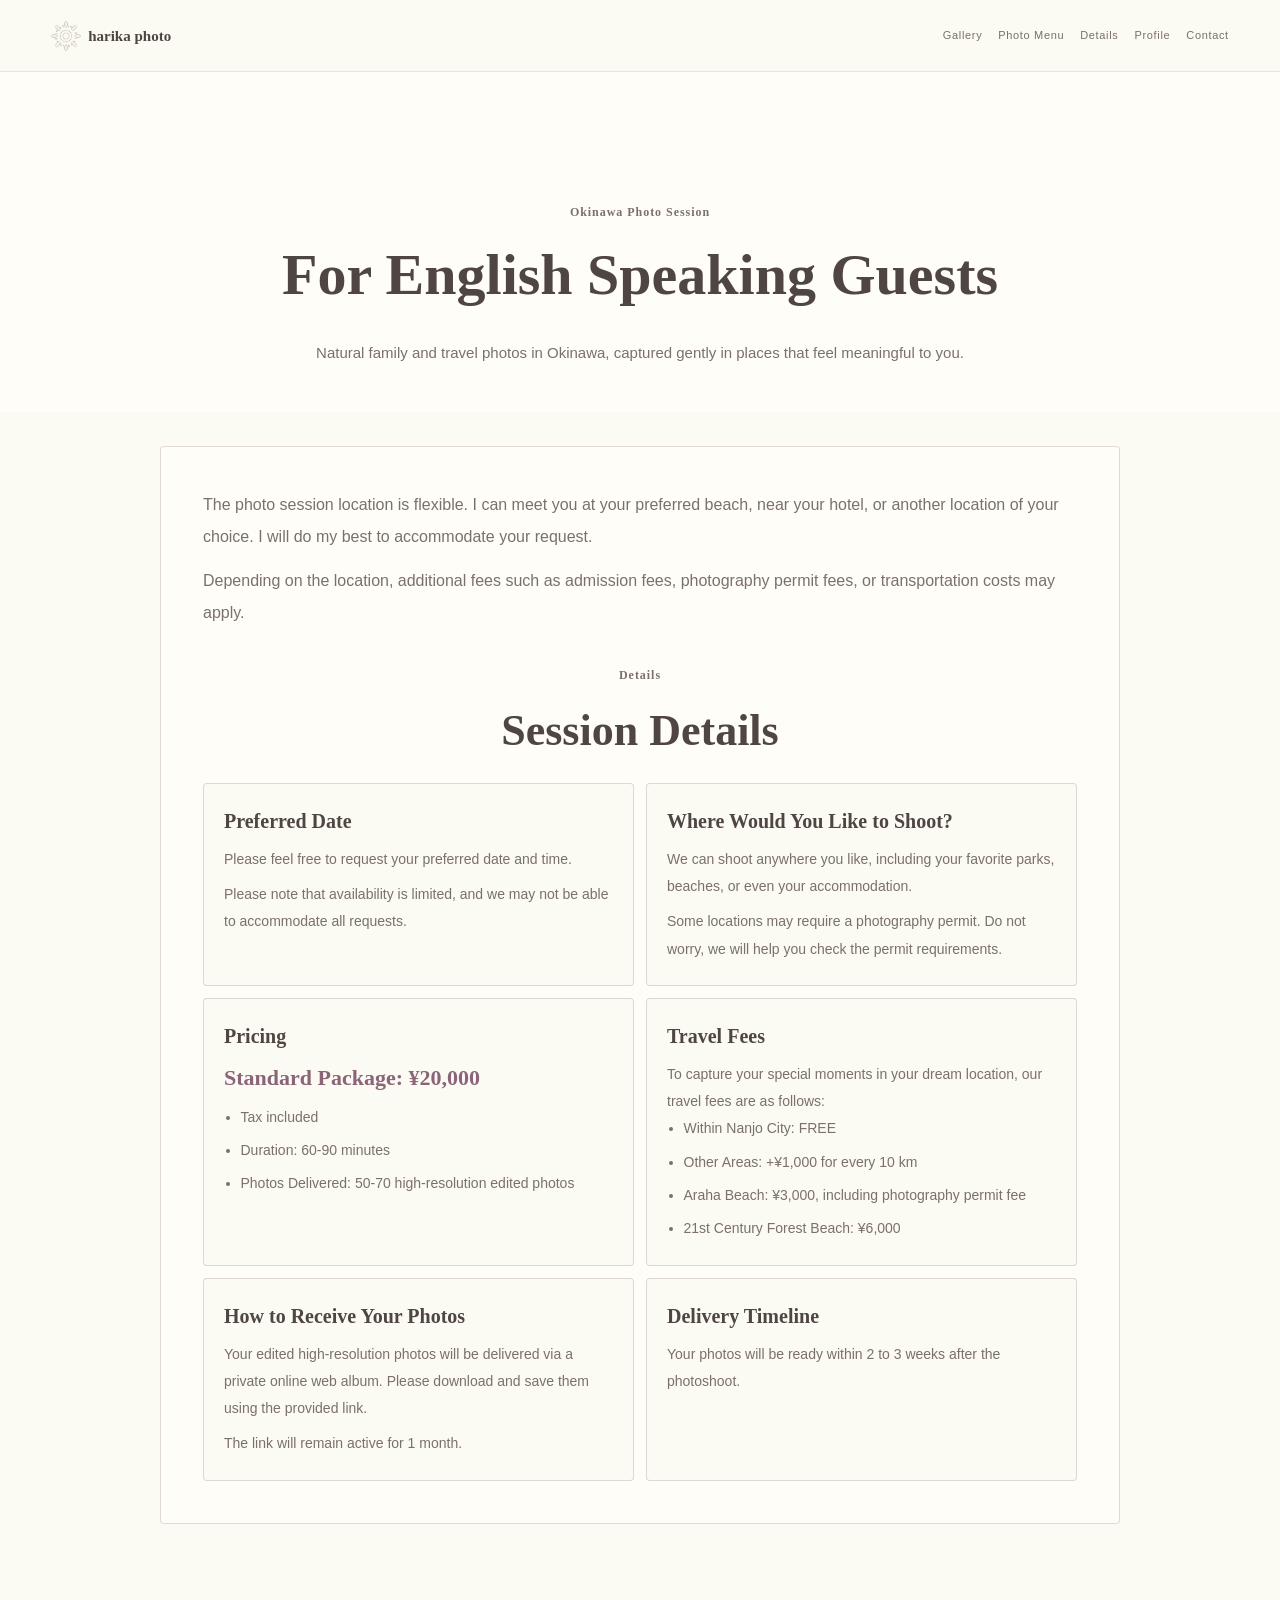
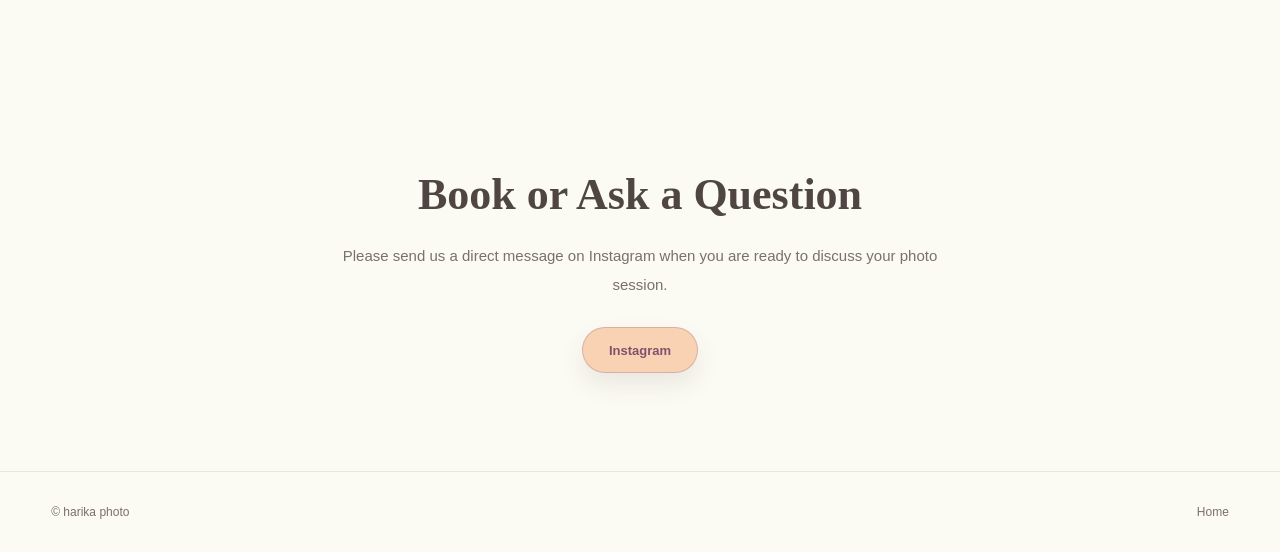
==== commit 4efdfbe7: "Refine profile and English contact label" ====
--- a/english.html
+++ b/english.html
@@ -6,7 +6,7 @@
     <meta name="description" content="English information for harika photo guests visiting Okinawa." />
     <meta name="robots" content="noindex, nofollow, noarchive" />
     <title>For English Speaking Guests | harika photo</title>
-    <link rel="stylesheet" href="assets/css/style.css?v=english-entry-mobile-20260723" />
+    <link rel="stylesheet" href="assets/css/style.css?v=profile-english-20260723" />
   </head>
   <body>
     <header class="site-header">
@@ -77,7 +77,7 @@
       <section class="contact compact english-contact">
         <h2>Book or Ask a Question</h2>
         <p>Please send us a direct message on Instagram when you are ready to discuss your photo session.</p>
-        <div class="contact-actions english-contact-actions"><a class="button instagram-button" href="#" aria-disabled="true">Instagram DM</a></div>
+        <div class="contact-actions english-contact-actions"><a class="button instagram-button" href="#" aria-disabled="true">Instagram</a></div>
       </section>
     </main>
     <footer class="site-footer"><p>&copy; harika photo</p><a href="index.html">Home</a></footer>
--- a/assets/css/style.css
+++ b/assets/css/style.css
@@ -590,17 +590,17 @@
 
 .profile-body {
   display: grid;
-  grid-template-columns: minmax(280px, 0.78fr) minmax(0, 1fr);
-  gap: clamp(34px, 6vw, 76px);
+  grid-template-columns: minmax(360px, 0.95fr) minmax(0, 1fr);
+  gap: clamp(34px, 5vw, 66px);
   align-items: center;
-  max-width: 1040px;
+  max-width: 1120px;
   margin-right: auto;
   margin-left: auto;
 }
 
 .profile-body .soft-image {
   justify-self: end;
-  width: min(100%, 500px);
+  width: min(100%, 570px);
 }
 
 .profile-copy {
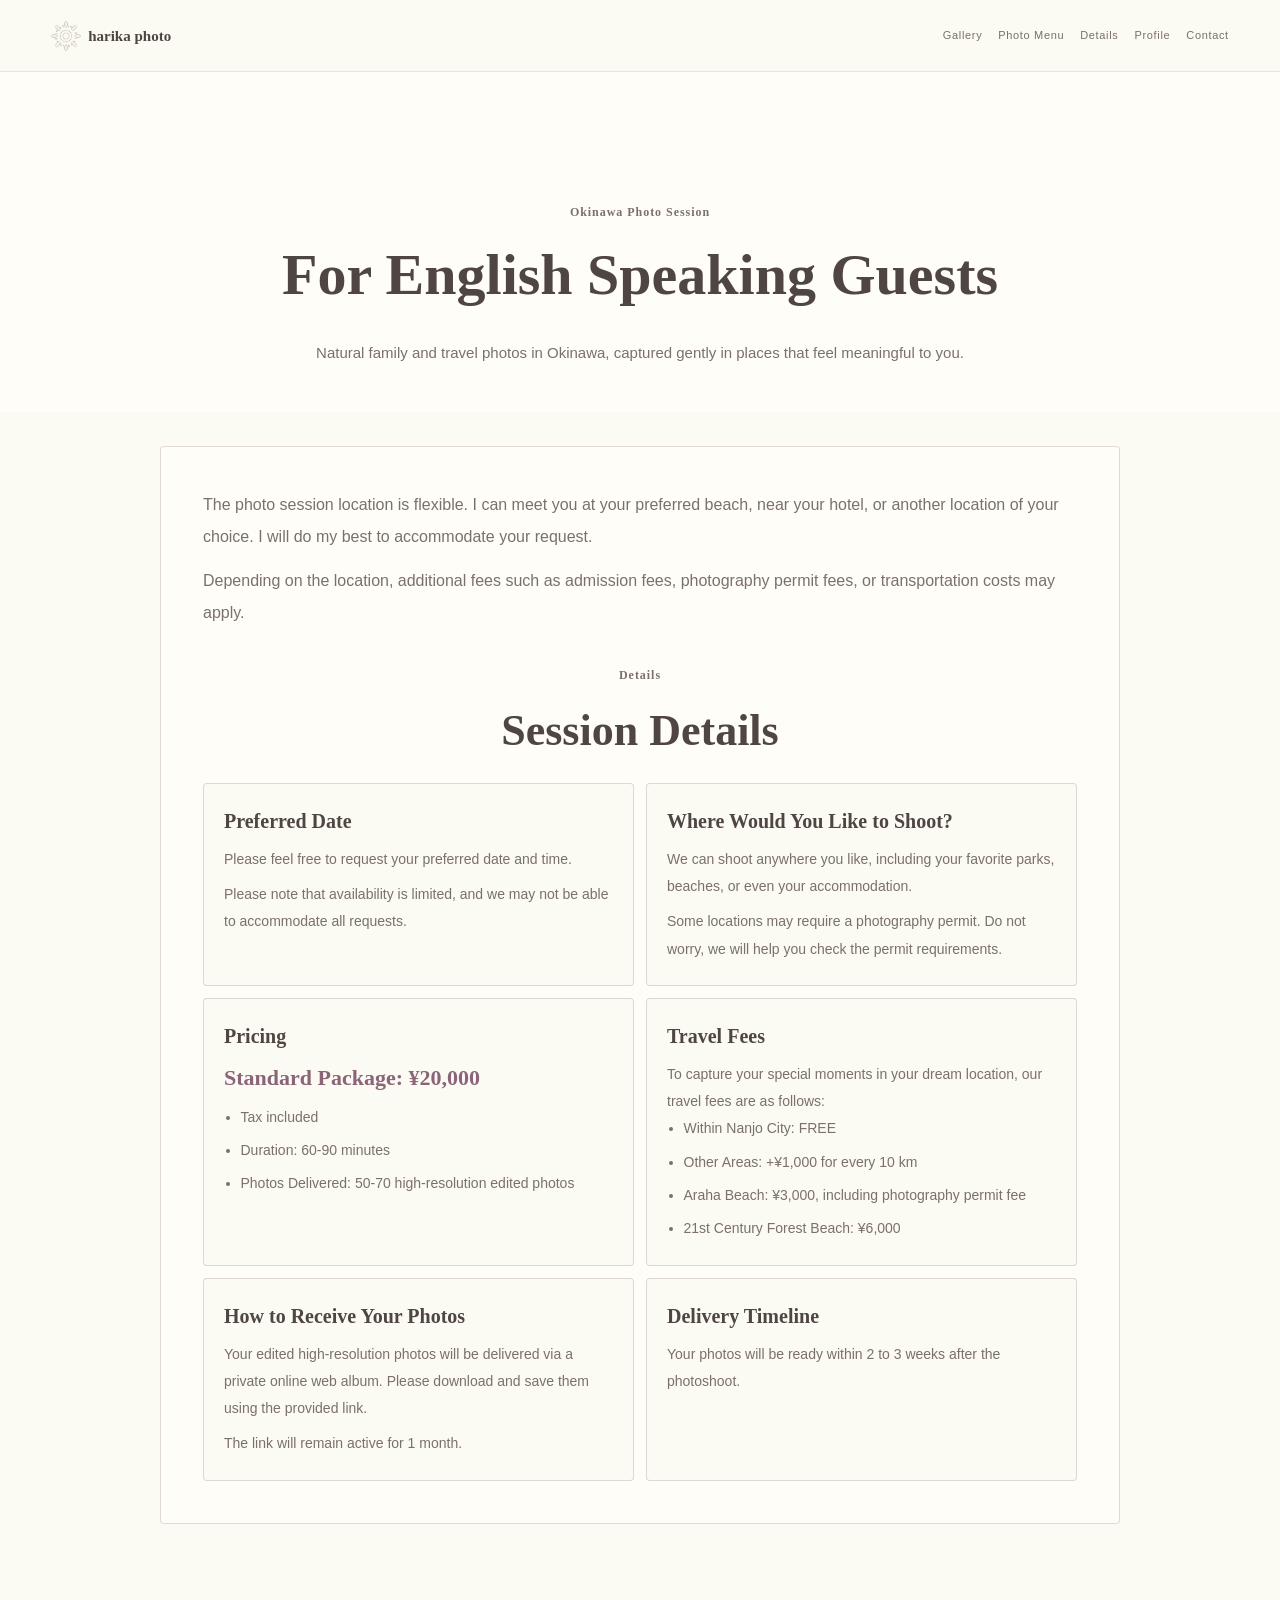
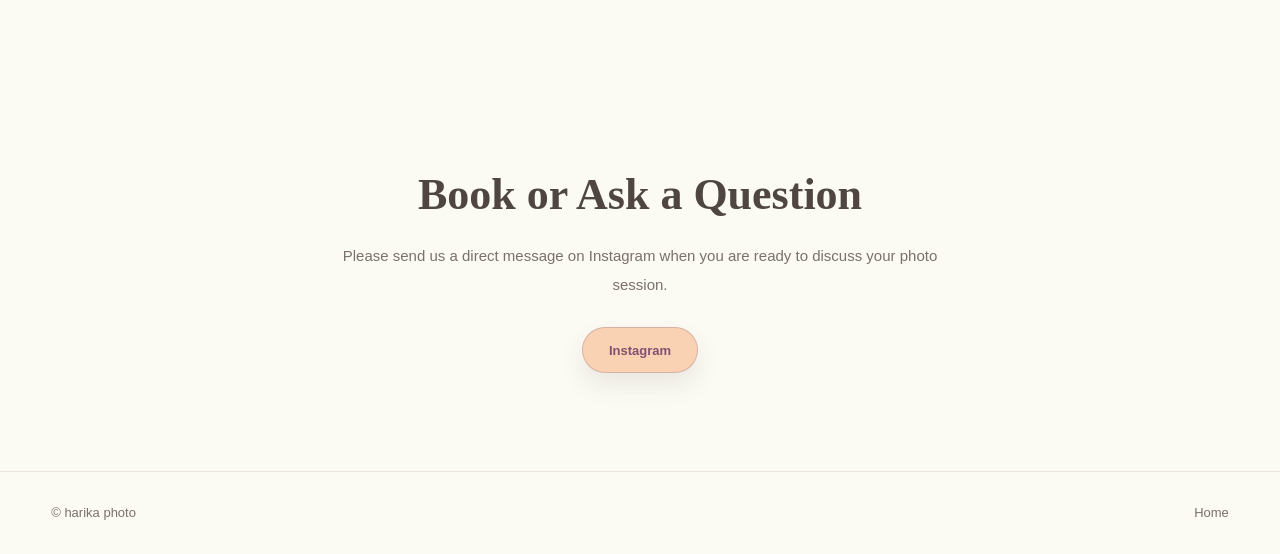
==== commit 8b60ec6c: "Adjust mobile contact copy and footer text" ====
--- a/english.html
+++ b/english.html
@@ -6,7 +6,7 @@
     <meta name="description" content="English information for harika photo guests visiting Okinawa." />
     <meta name="robots" content="noindex, nofollow, noarchive" />
     <title>For English Speaking Guests | harika photo</title>
-    <link rel="stylesheet" href="assets/css/style.css?v=profile-english-20260723" />
+    <link rel="stylesheet" href="assets/css/style.css?v=contact-footer-20260723" />
   </head>
   <body>
     <header class="site-header">
--- a/assets/css/style.css
+++ b/assets/css/style.css
@@ -1009,6 +1009,10 @@
   overflow-wrap: anywhere;
 }
 
+.contact-text-mobile {
+  display: none;
+}
+
 .contact-actions {
   display: flex;
   flex-wrap: wrap;
@@ -1027,7 +1031,7 @@
   gap: 20px;
   padding: 28px clamp(18px, 4vw, 54px);
   color: var(--muted);
-  font-size: 12px;
+  font-size: 13px;
   border-top: 1px solid rgba(205, 190, 182, 0.35);
 }
 
@@ -1831,6 +1835,14 @@
     padding: 60px 24px;
   }
 
+  .contact-text-desktop {
+    display: none;
+  }
+
+  .contact-text-mobile {
+    display: block;
+  }
+
   .faq details {
     width: min(100%, 260px);
   }
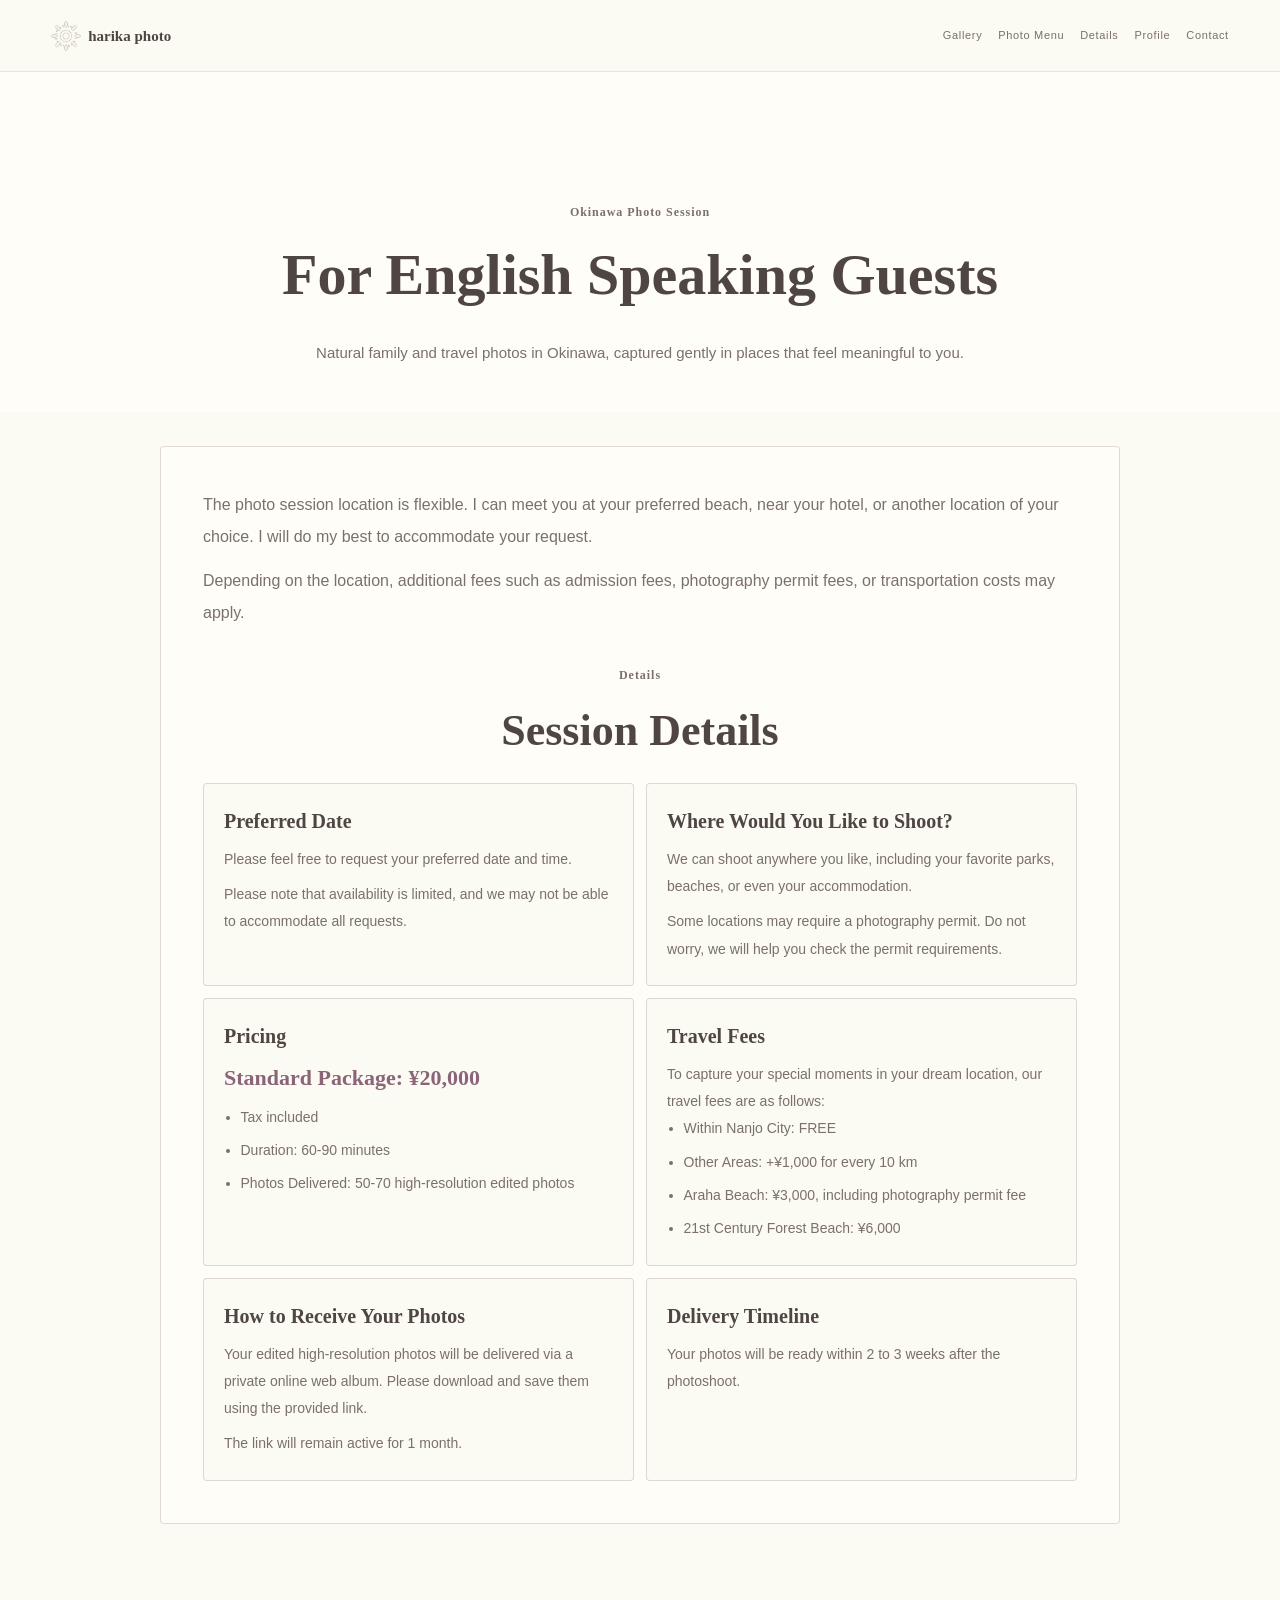
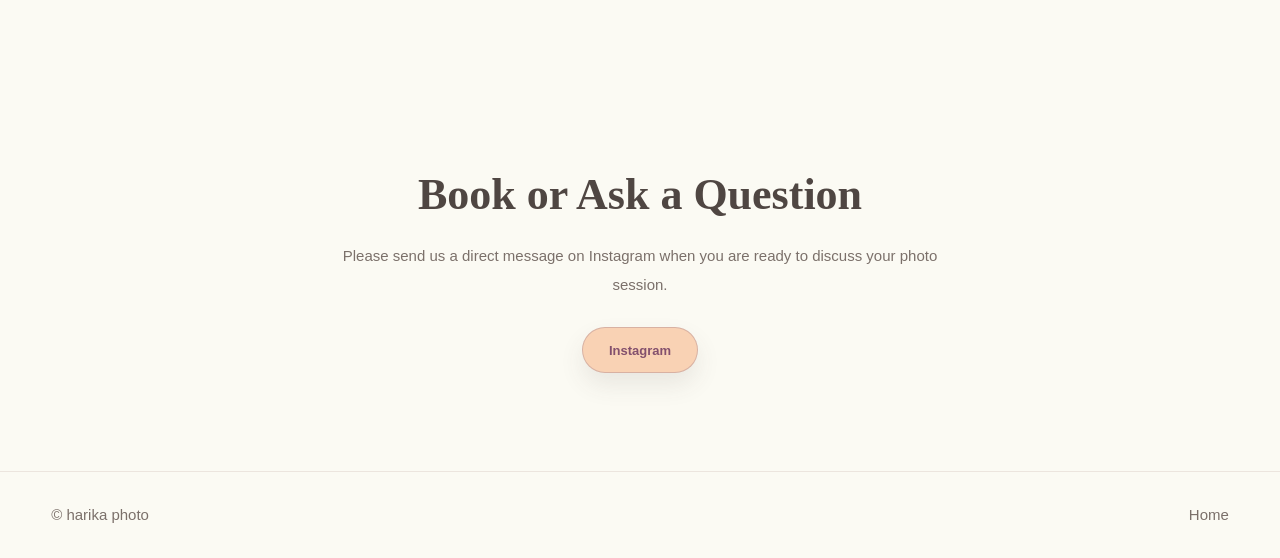
==== commit c8c47638: "Increase footer text size" ====
--- a/english.html
+++ b/english.html
@@ -6,7 +6,7 @@
     <meta name="description" content="English information for harika photo guests visiting Okinawa." />
     <meta name="robots" content="noindex, nofollow, noarchive" />
     <title>For English Speaking Guests | harika photo</title>
-    <link rel="stylesheet" href="assets/css/style.css?v=contact-footer-20260723" />
+    <link rel="stylesheet" href="assets/css/style.css?v=footer-size-20260723" />
   </head>
   <body>
     <header class="site-header">
--- a/assets/css/style.css
+++ b/assets/css/style.css
@@ -1031,7 +1031,7 @@
   gap: 20px;
   padding: 28px clamp(18px, 4vw, 54px);
   color: var(--muted);
-  font-size: 13px;
+  font-size: 15px;
   border-top: 1px solid rgba(205, 190, 182, 0.35);
 }
 
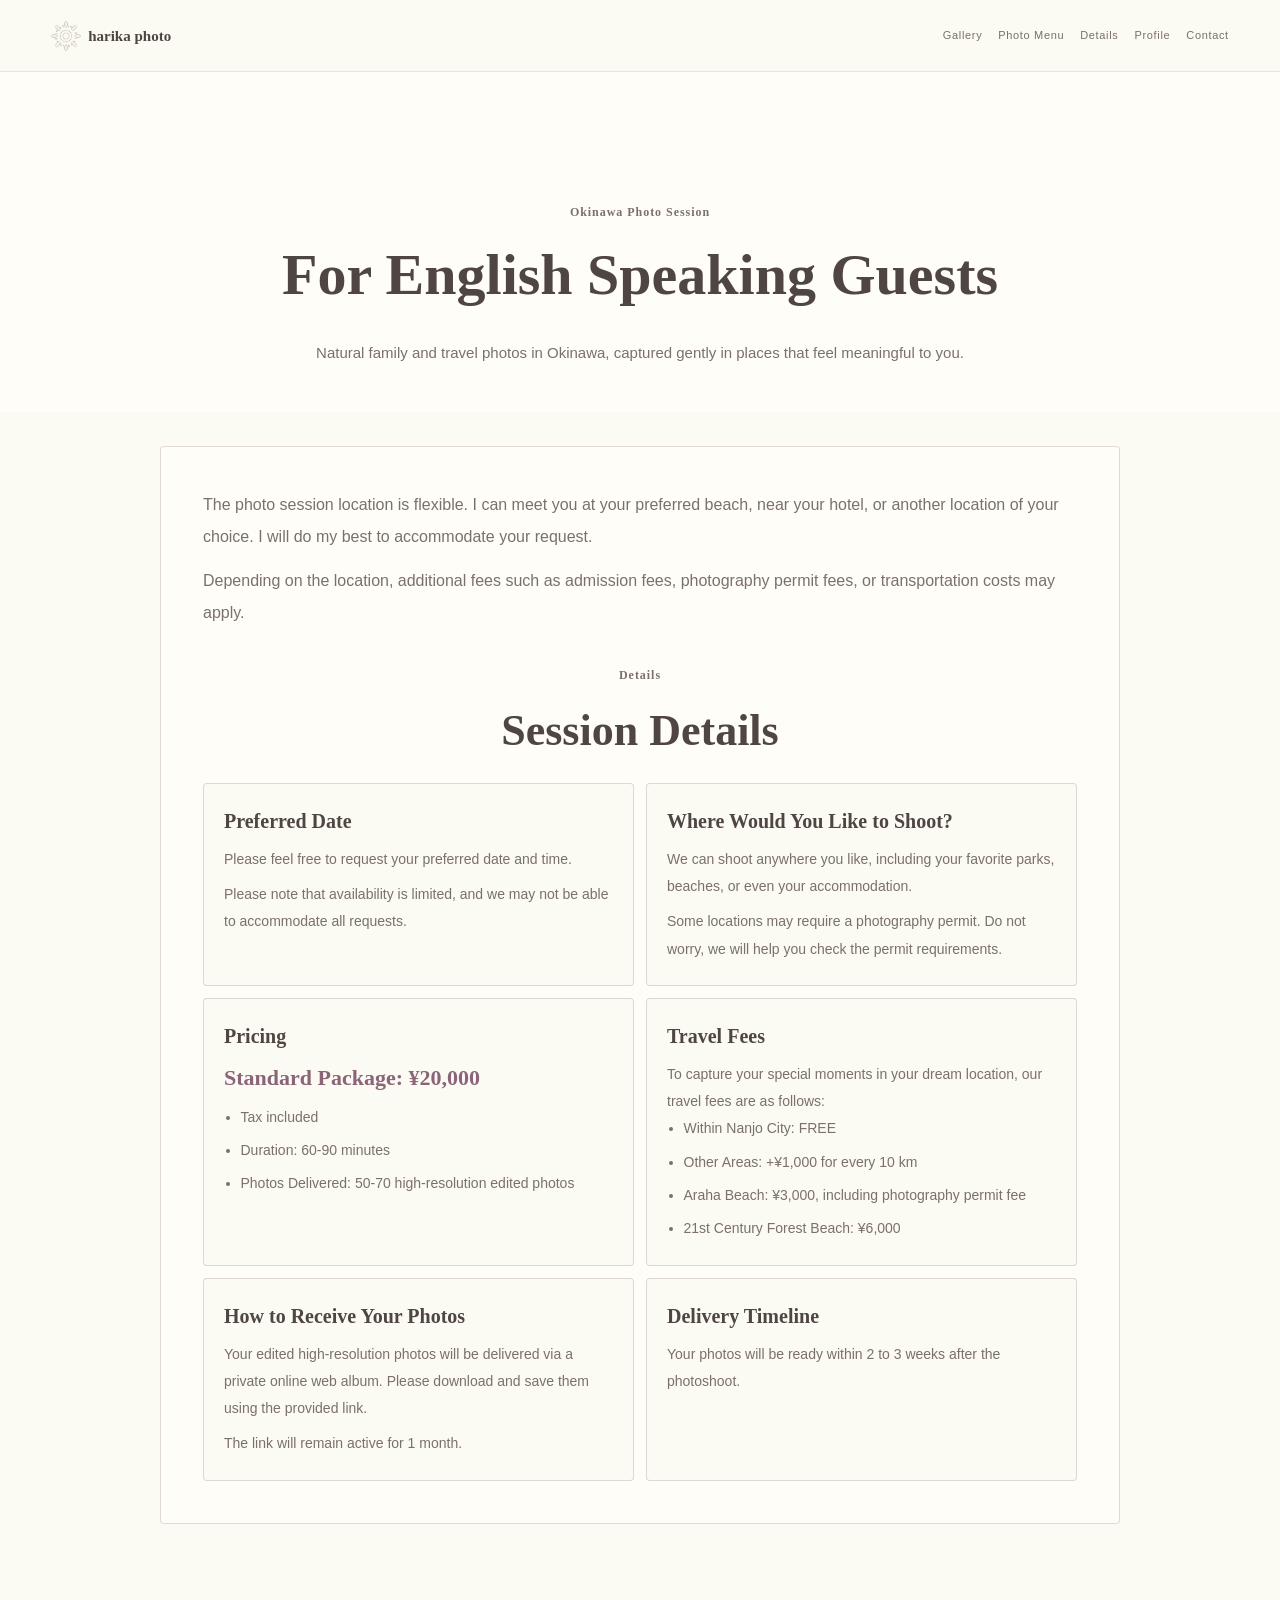
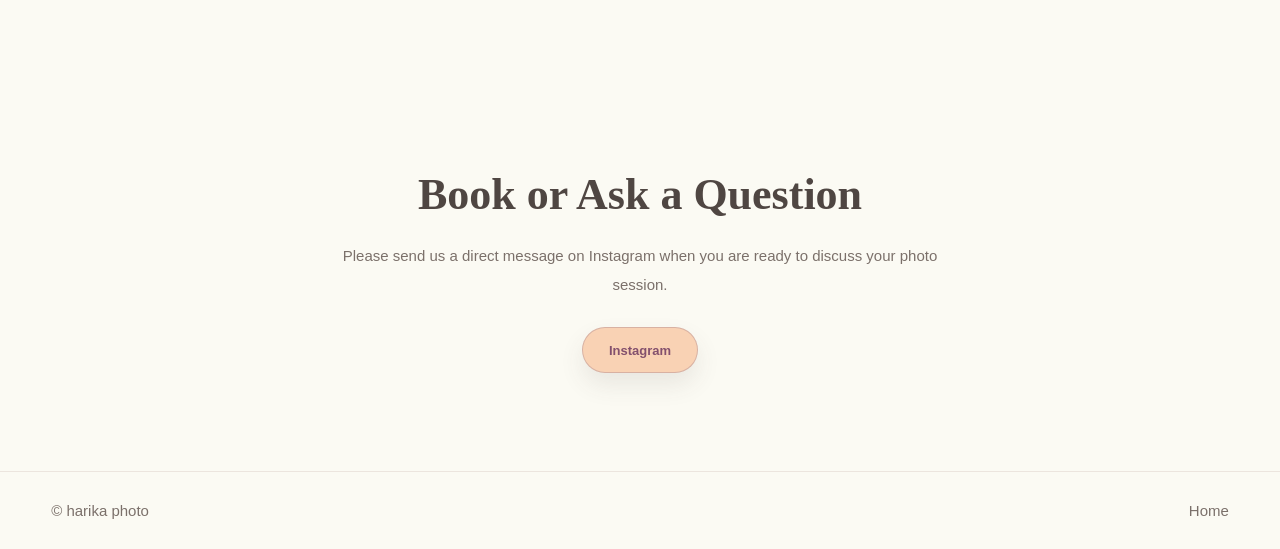
==== commit 8666d6f3: "Center footer text vertically" ====
--- a/english.html
+++ b/english.html
@@ -6,7 +6,7 @@
     <meta name="description" content="English information for harika photo guests visiting Okinawa." />
     <meta name="robots" content="noindex, nofollow, noarchive" />
     <title>For English Speaking Guests | harika photo</title>
-    <link rel="stylesheet" href="assets/css/style.css?v=footer-size-20260723" />
+    <link rel="stylesheet" href="assets/css/style.css?v=footer-align-20260723" />
   </head>
   <body>
     <header class="site-header">
--- a/assets/css/style.css
+++ b/assets/css/style.css
@@ -1027,11 +1027,13 @@
 
 .site-footer {
   display: flex;
+  align-items: center;
   justify-content: space-between;
   gap: 20px;
   padding: 28px clamp(18px, 4vw, 54px);
   color: var(--muted);
   font-size: 15px;
+  line-height: 1.4;
   border-top: 1px solid rgba(205, 190, 182, 0.35);
 }
 
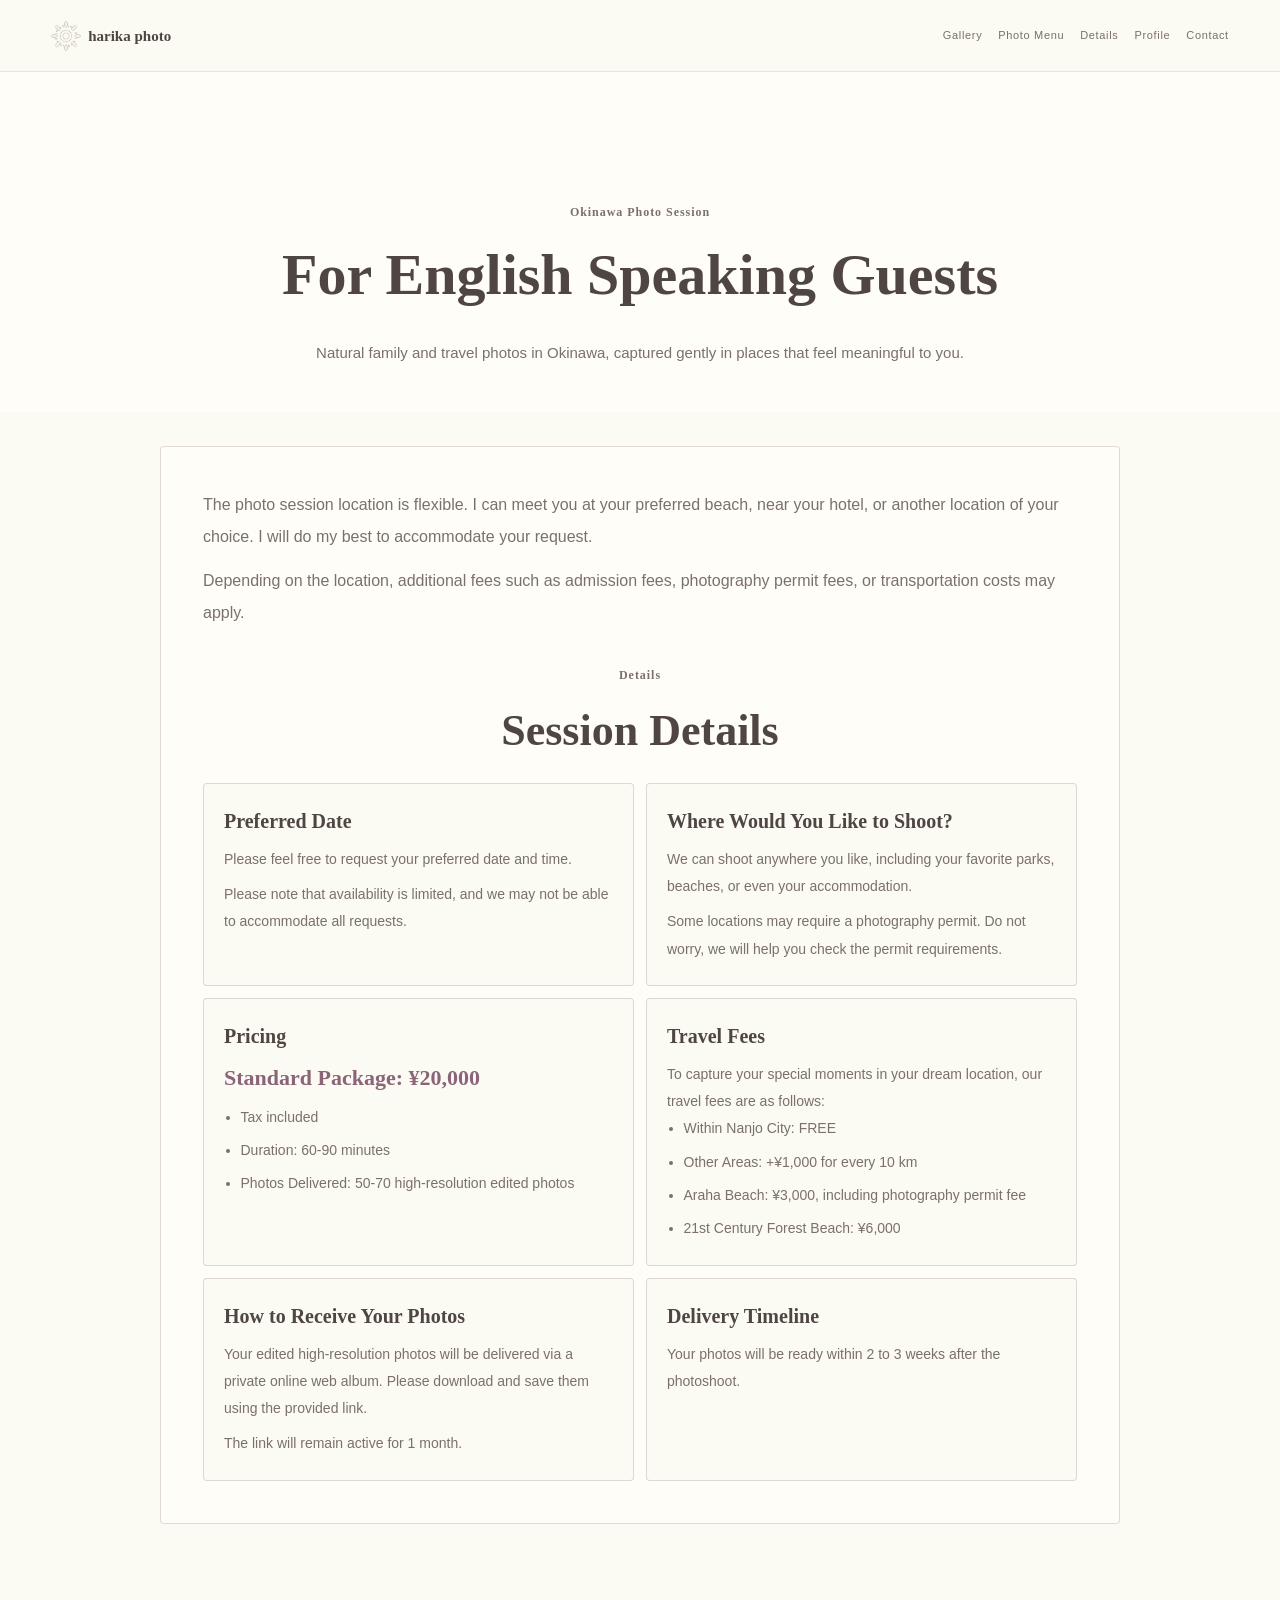
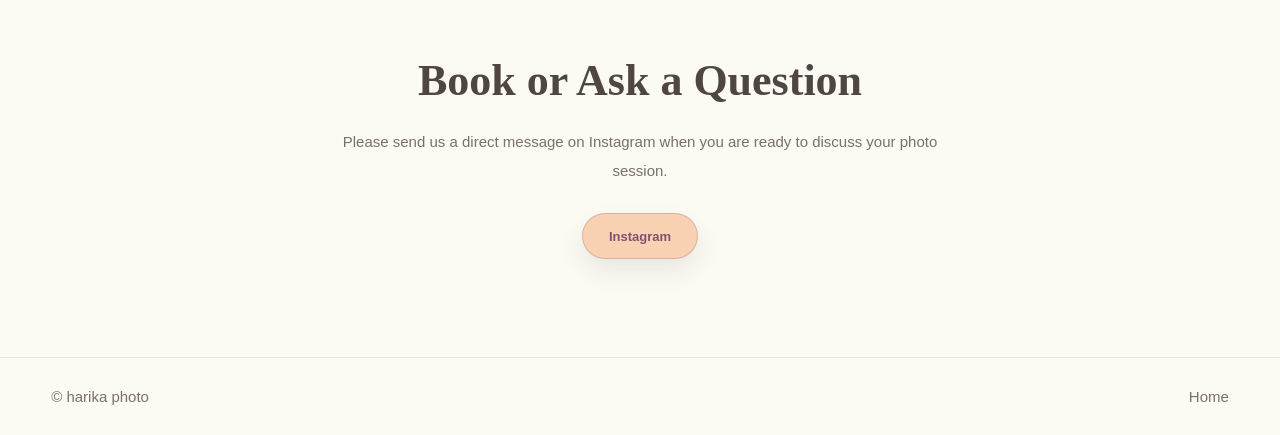
==== commit 140ffda6: "Tighten English contact spacing" ====
--- a/english.html
+++ b/english.html
@@ -6,7 +6,7 @@
     <meta name="description" content="English information for harika photo guests visiting Okinawa." />
     <meta name="robots" content="noindex, nofollow, noarchive" />
     <title>For English Speaking Guests | harika photo</title>
-    <link rel="stylesheet" href="assets/css/style.css?v=footer-align-20260723" />
+    <link rel="stylesheet" href="assets/css/style.css?v=english-gap-20260723" />
   </head>
   <body>
     <header class="site-header">
--- a/assets/css/style.css
+++ b/assets/css/style.css
@@ -1338,6 +1338,7 @@
 .english-page {
   max-width: none;
   padding-top: 34px;
+  padding-bottom: clamp(36px, 4vw, 54px);
   background: var(--cream);
 }
 
@@ -1421,6 +1422,11 @@
   margin: 12px auto 0;
   color: var(--muted);
   line-height: 1.9;
+}
+
+.english-contact {
+  margin-top: 0;
+  padding-top: clamp(34px, 4vw, 48px);
 }
 
 .english-contact .contact-actions {
@@ -1908,7 +1914,12 @@
   .english-page {
     padding-top: 24px;
     padding-right: 22px;
+    padding-bottom: 34px;
     padding-left: 22px;
+  }
+
+  .english-contact {
+    padding-top: 34px;
   }
 
   .english-panel {
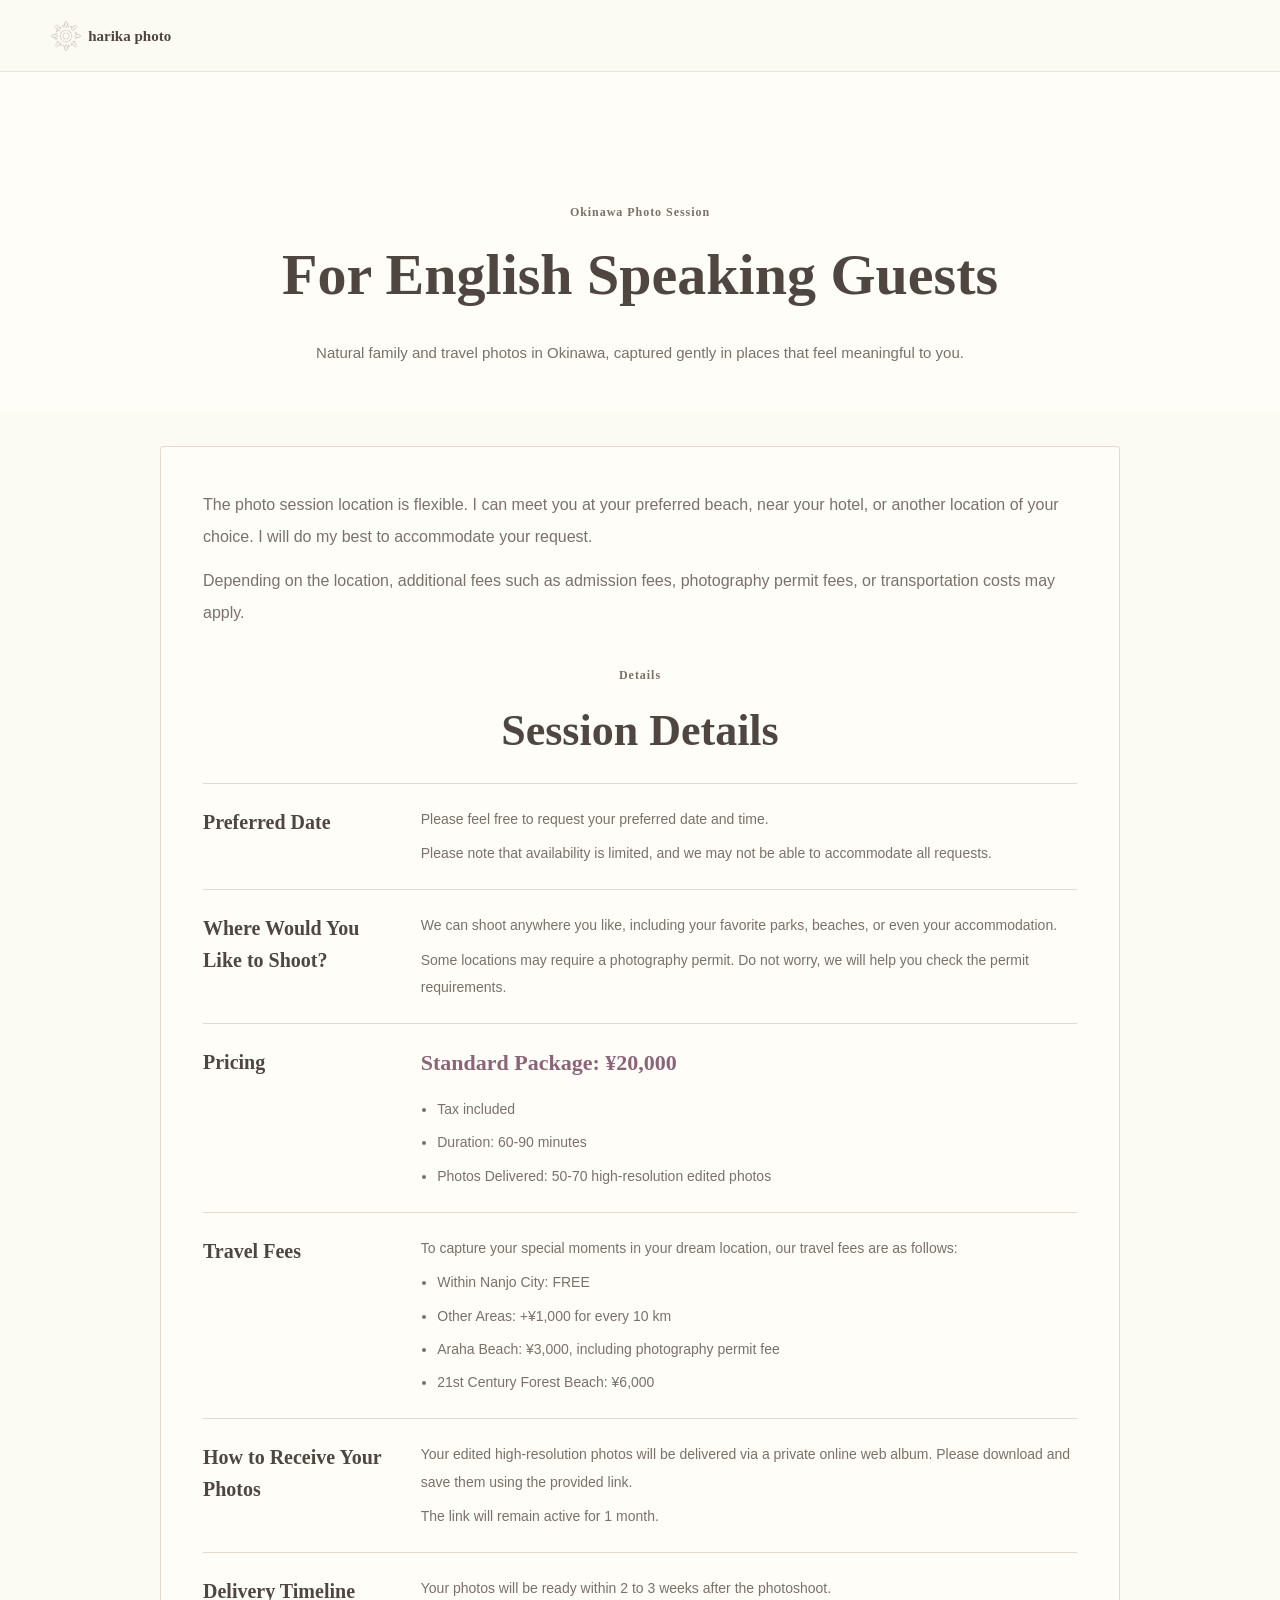
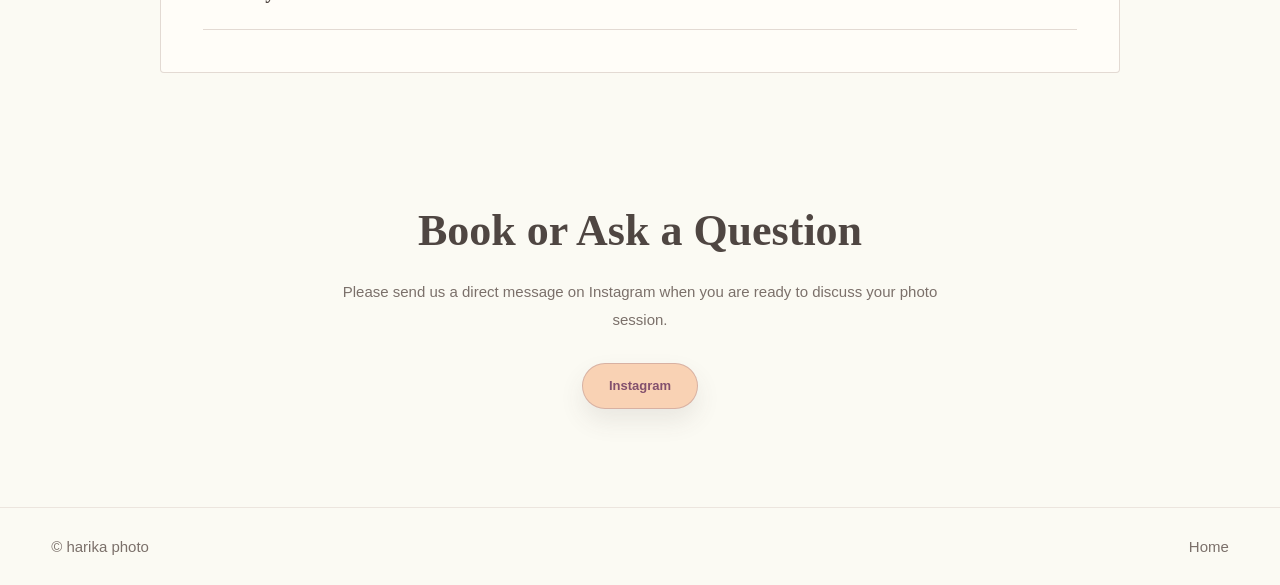
==== commit 061c1bd7: "Simplify English session details" ====
--- a/english.html
+++ b/english.html
@@ -6,15 +6,11 @@
     <meta name="description" content="English information for harika photo guests visiting Okinawa." />
     <meta name="robots" content="noindex, nofollow, noarchive" />
     <title>For English Speaking Guests | harika photo</title>
-    <link rel="stylesheet" href="assets/css/style.css?v=english-gap-20260723" />
+    <link rel="stylesheet" href="assets/css/style.css?v=english-detail-lines-20260723" />
   </head>
   <body>
     <header class="site-header">
       <a class="brand" href="index.html" aria-label="Back to home"><img class="brand-logo" src="assets/images/harika-photo-mark-centered.png" alt="" /><span>harika photo</span></a>
-      <button class="nav-toggle" type="button" aria-expanded="false" aria-controls="site-nav"><span></span><span></span></button>
-      <nav class="site-nav" id="site-nav">
-        <a href="index.html#gallery">Gallery</a><a href="index.html#service">Photo Menu</a><a href="menu.html">Details</a><a href="index.html#profile">Profile</a><a href="index.html#contact">Contact</a>
-      </nav>
     </header>
     <main>
       <section class="page-hero english-hero">
@@ -32,46 +28,58 @@
             <p class="eyebrow">Details</p>
             <h2>Session Details</h2>
           </div>
-          <div class="english-detail-grid">
-            <article class="english-detail-card">
-              <h3>Preferred Date</h3>
-              <p>Please feel free to request your preferred date and time.</p>
-              <p class="english-note">Please note that availability is limited, and we may not be able to accommodate all requests.</p>
-            </article>
-            <article class="english-detail-card">
-              <h3>Where Would You Like to Shoot?</h3>
-              <p>We can shoot anywhere you like, including your favorite parks, beaches, or even your accommodation.</p>
-              <p class="english-note">Some locations may require a photography permit. Do not worry, we will help you check the permit requirements.</p>
-            </article>
-            <article class="english-detail-card english-pricing-card">
-              <h3>Pricing</h3>
-              <p class="english-price">Standard Package: ¥20,000</p>
-              <ul>
-                <li>Tax included</li>
-                <li>Duration: 60-90 minutes</li>
-                <li>Photos Delivered: 50-70 high-resolution edited photos</li>
-              </ul>
-            </article>
-            <article class="english-detail-card">
-              <h3>Travel Fees</h3>
-              <p>To capture your special moments in your dream location, our travel fees are as follows:</p>
-              <ul>
-                <li>Within Nanjo City: FREE</li>
-                <li>Other Areas: +¥1,000 for every 10 km</li>
-                <li>Araha Beach: ¥3,000, including photography permit fee</li>
-                <li>21st Century Forest Beach: ¥6,000</li>
-              </ul>
-            </article>
-            <article class="english-detail-card">
-              <h3>How to Receive Your Photos</h3>
-              <p>Your edited high-resolution photos will be delivered via a private online web album. Please download and save them using the provided link.</p>
-              <p class="english-note">The link will remain active for 1 month.</p>
-            </article>
-            <article class="english-detail-card">
-              <h3>Delivery Timeline</h3>
-              <p>Your photos will be ready within 2 to 3 weeks after the photoshoot.</p>
-            </article>
-          </div>
+          <dl class="english-detail-list">
+            <div>
+              <dt>Preferred Date</dt>
+              <dd>
+                <p>Please feel free to request your preferred date and time.</p>
+                <p>Please note that availability is limited, and we may not be able to accommodate all requests.</p>
+              </dd>
+            </div>
+            <div>
+              <dt>Where Would You Like to Shoot?</dt>
+              <dd>
+                <p>We can shoot anywhere you like, including your favorite parks, beaches, or even your accommodation.</p>
+                <p>Some locations may require a photography permit. Do not worry, we will help you check the permit requirements.</p>
+              </dd>
+            </div>
+            <div>
+              <dt>Pricing</dt>
+              <dd>
+                <p class="english-price">Standard Package: ¥20,000</p>
+                <ul>
+                  <li>Tax included</li>
+                  <li>Duration: 60-90 minutes</li>
+                  <li>Photos Delivered: 50-70 high-resolution edited photos</li>
+                </ul>
+              </dd>
+            </div>
+            <div>
+              <dt>Travel Fees</dt>
+              <dd>
+                <p>To capture your special moments in your dream location, our travel fees are as follows:</p>
+                <ul>
+                  <li>Within Nanjo City: FREE</li>
+                  <li>Other Areas: +¥1,000 for every 10 km</li>
+                  <li>Araha Beach: ¥3,000, including photography permit fee</li>
+                  <li>21st Century Forest Beach: ¥6,000</li>
+                </ul>
+              </dd>
+            </div>
+            <div>
+              <dt>How to Receive Your Photos</dt>
+              <dd>
+                <p>Your edited high-resolution photos will be delivered via a private online web album. Please download and save them using the provided link.</p>
+                <p>The link will remain active for 1 month.</p>
+              </dd>
+            </div>
+            <div>
+              <dt>Delivery Timeline</dt>
+              <dd>
+                <p>Your photos will be ready within 2 to 3 weeks after the photoshoot.</p>
+              </dd>
+            </div>
+          </dl>
         </div>
       </section>
       <section class="contact compact english-contact">
--- a/assets/css/style.css
+++ b/assets/css/style.css
@@ -1369,35 +1369,48 @@
   text-align: center;
 }
 
-.english-detail-grid {
-  display: grid;
-  grid-template-columns: repeat(2, minmax(0, 1fr));
-  gap: 12px;
-}
-
-.english-detail-card {
-  min-width: 0;
-  padding: 22px 20px;
-  background: var(--cream);
-  border: 1px solid var(--soft-line);
-  border-radius: var(--radius);
-}
-
-.english-detail-card h3 {
-  margin-bottom: 10px;
+.english-detail-list {
+  display: grid;
+  gap: 0;
+  margin: 10px 0 0;
+}
+
+.english-detail-list div {
+  display: grid;
+  grid-template-columns: minmax(170px, 0.28fr) minmax(0, 1fr);
+  gap: clamp(18px, 3vw, 34px);
+  padding: 22px 0;
+  border-top: 1px solid var(--soft-line);
+}
+
+.english-detail-list div:last-child {
+  border-bottom: 1px solid var(--soft-line);
+}
+
+.english-detail-list dt {
+  color: var(--ink);
+  font-family: var(--serif);
   font-size: 20px;
+  font-weight: 600;
+  line-height: 1.6;
   overflow-wrap: anywhere;
 }
 
-.english-detail-card p,
-.english-detail-card li {
+.english-detail-list dd {
+  display: grid;
+  gap: 7px;
+  margin: 0;
+}
+
+.english-detail-list p,
+.english-detail-list li {
   color: var(--muted);
   font-size: 14px;
   line-height: 1.95;
   overflow-wrap: anywhere;
 }
 
-.english-detail-card ul {
+.english-detail-list ul {
   display: grid;
   gap: 6px;
   margin: 0;
@@ -1411,10 +1424,6 @@
   font-size: 22px !important;
   font-weight: 600;
   line-height: 1.5 !important;
-}
-
-.english-note {
-  margin-top: 8px;
 }
 
 .english-contact p {
@@ -1928,12 +1937,10 @@
     padding: 24px 20px;
   }
 
-  .english-detail-grid {
+  .english-detail-list div {
     grid-template-columns: 1fr;
-  }
-
-  .english-detail-card {
-    padding: 22px 18px;
+    gap: 8px;
+    padding: 18px 0;
   }
 
   .menu-detail-list div {
